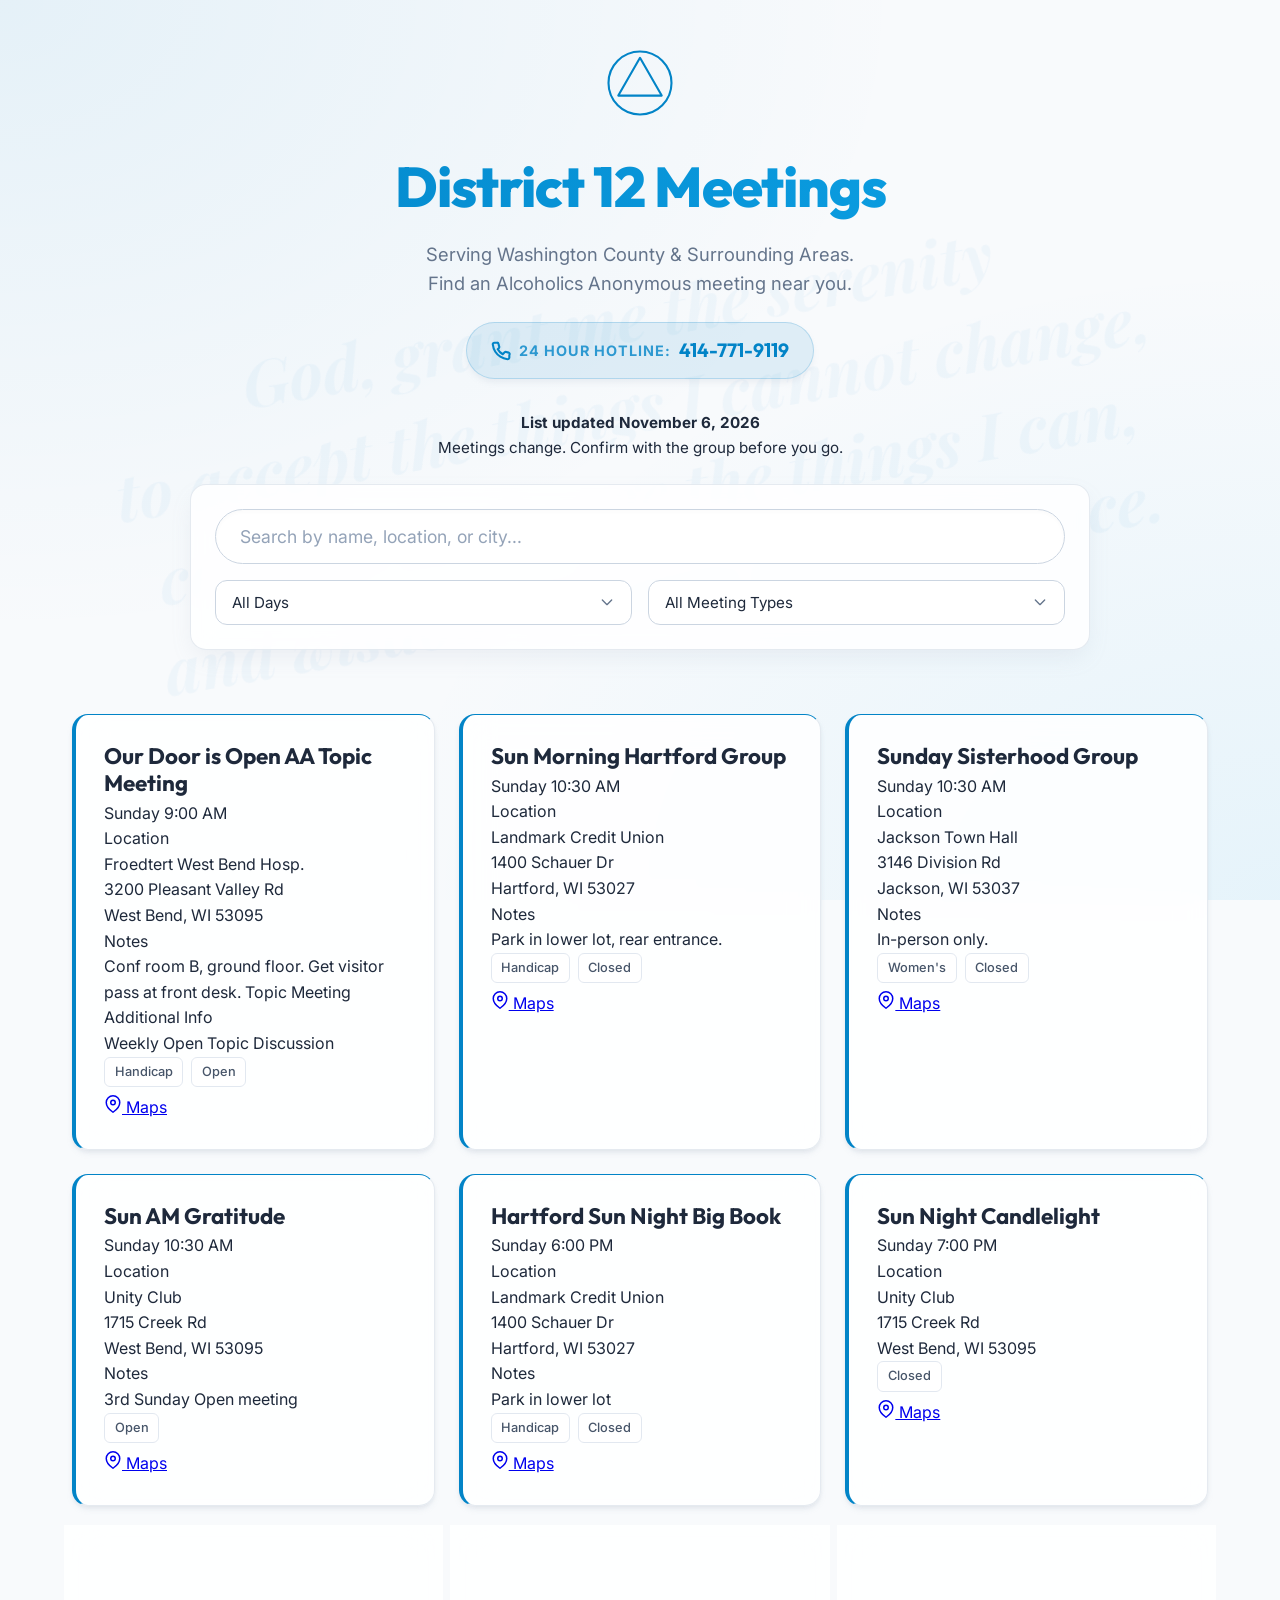
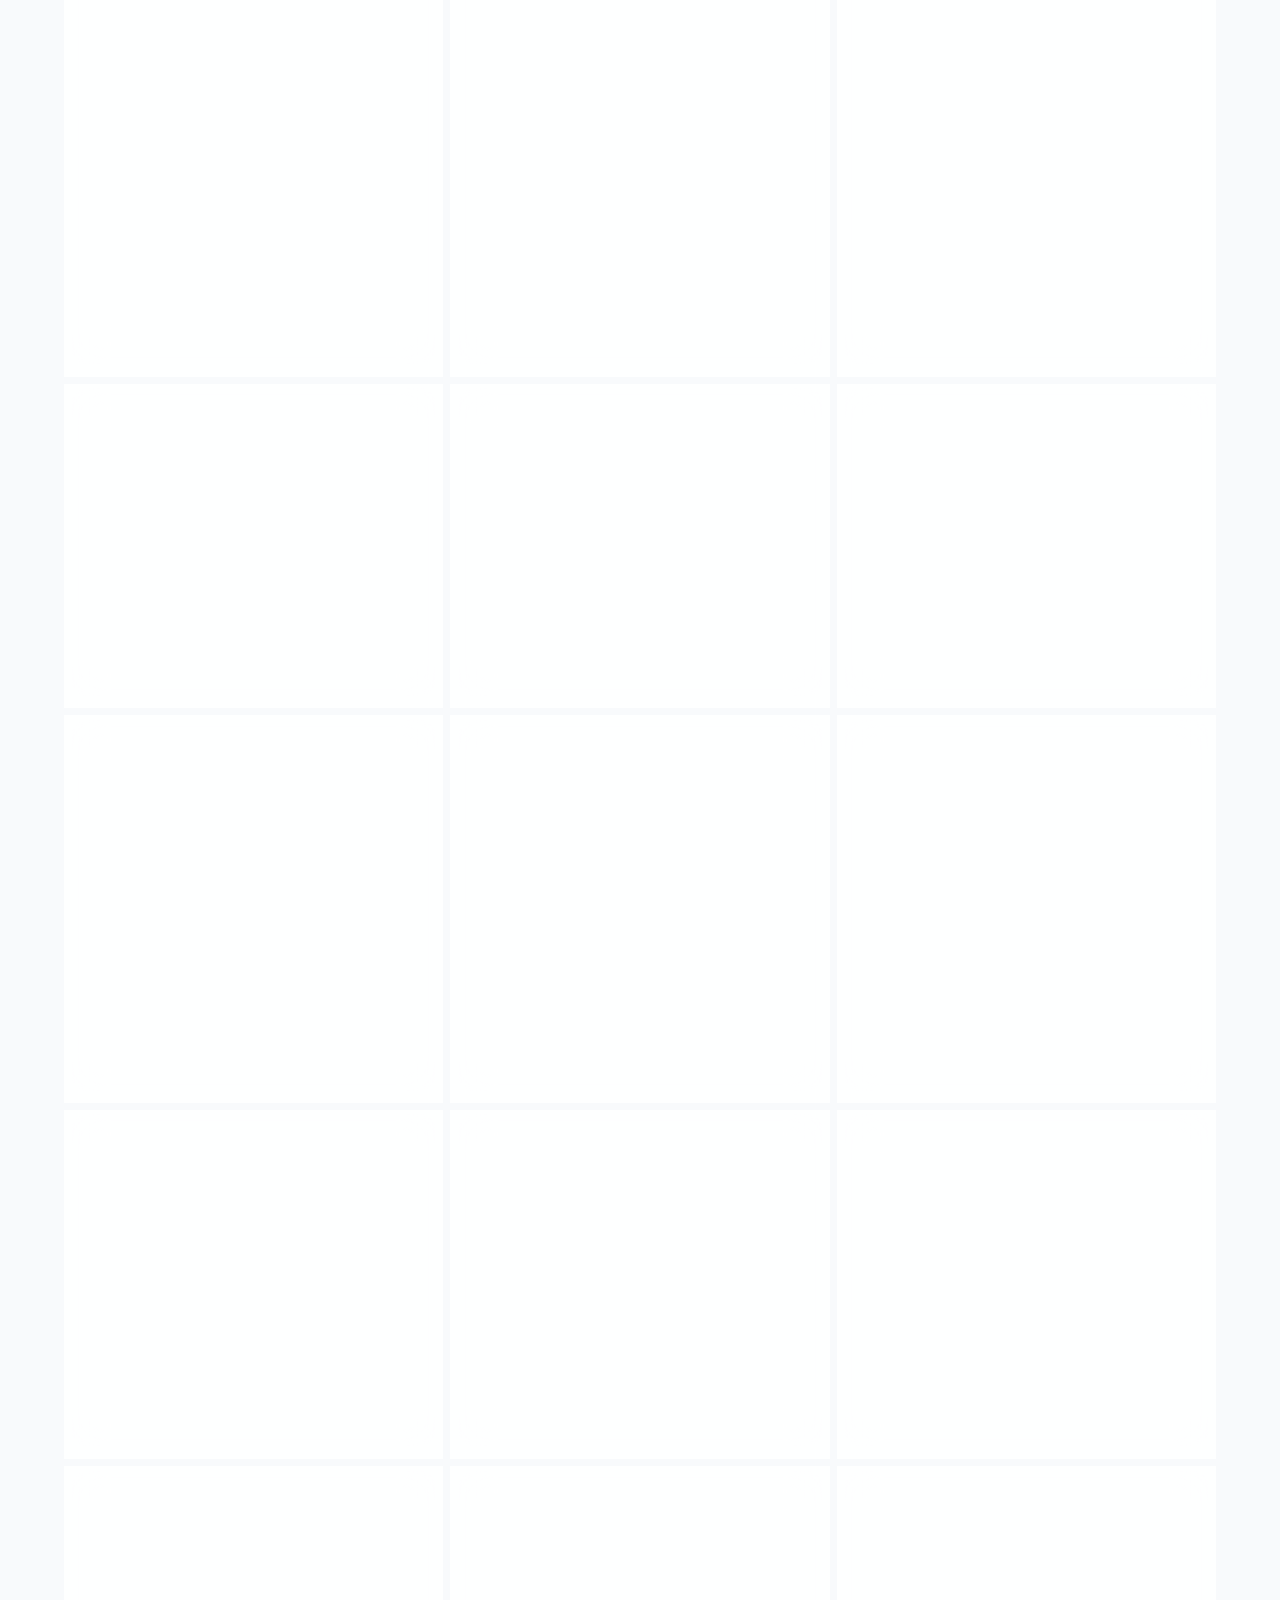
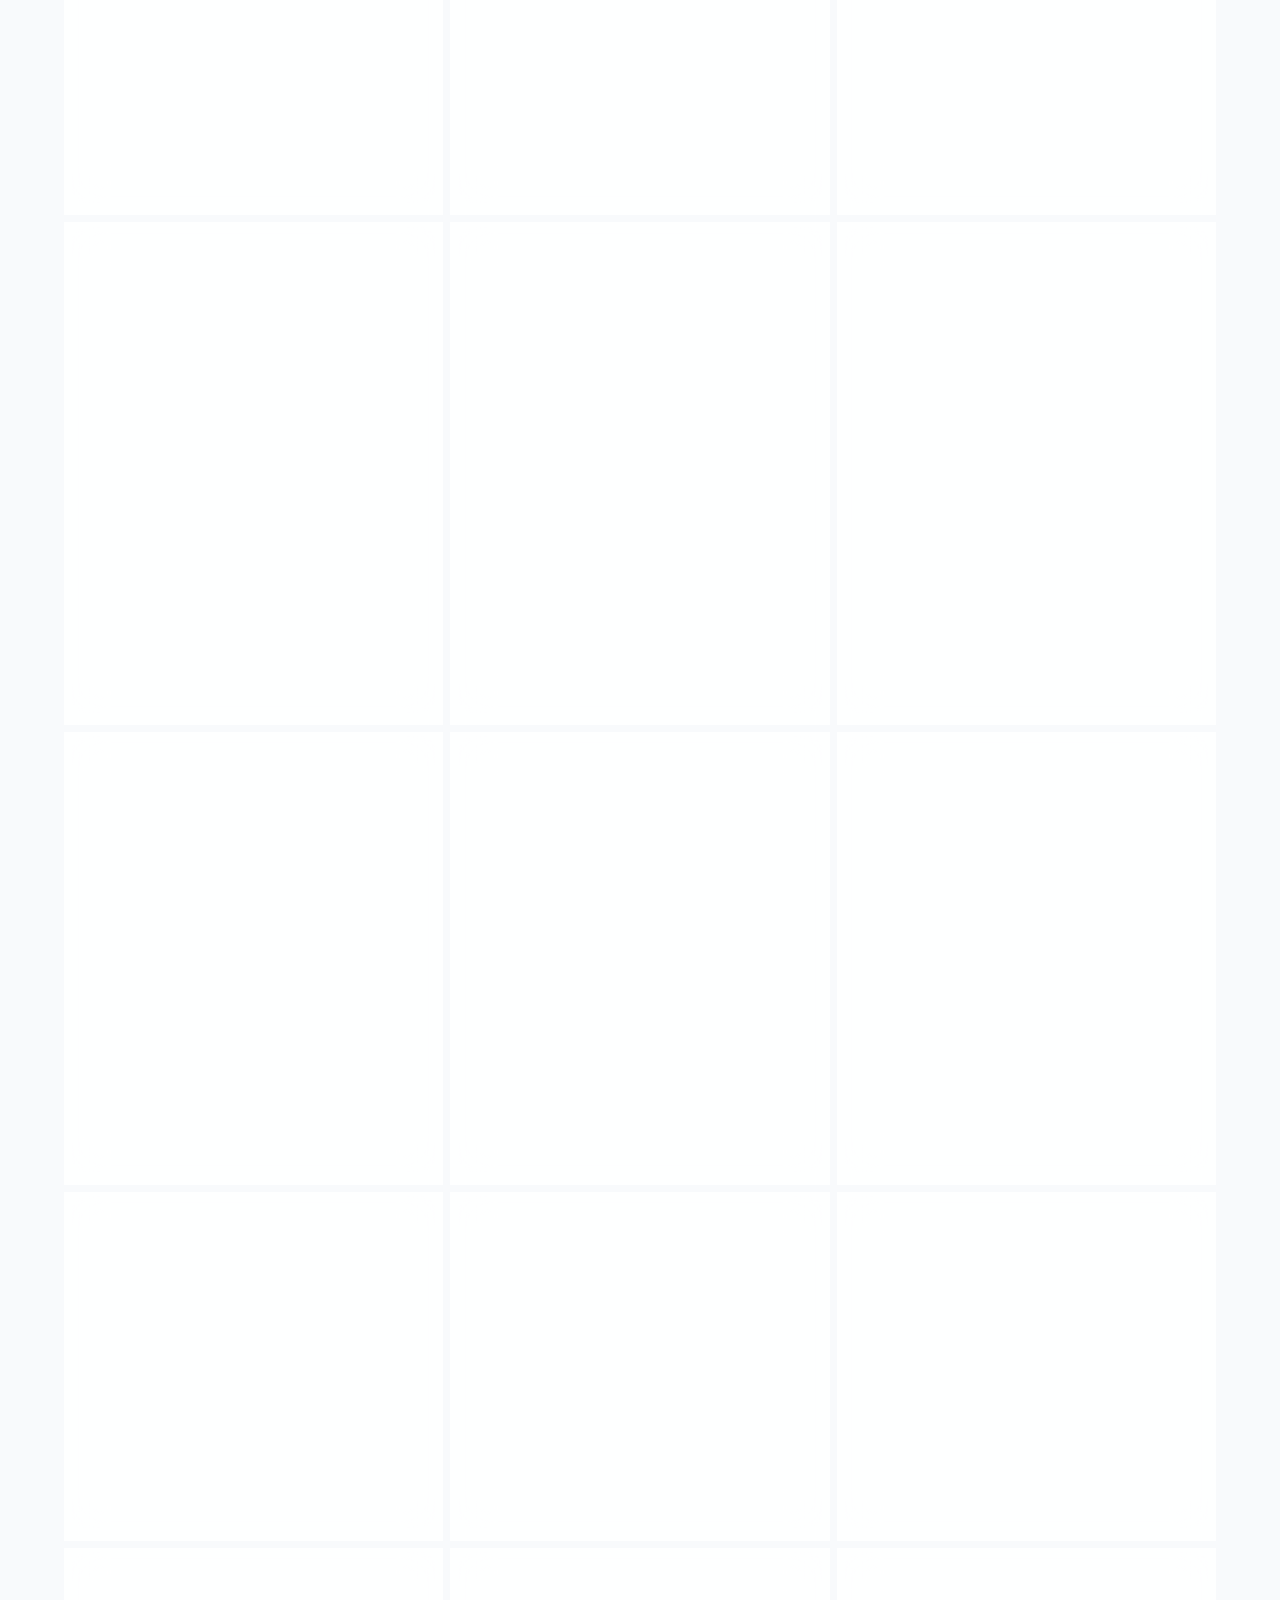
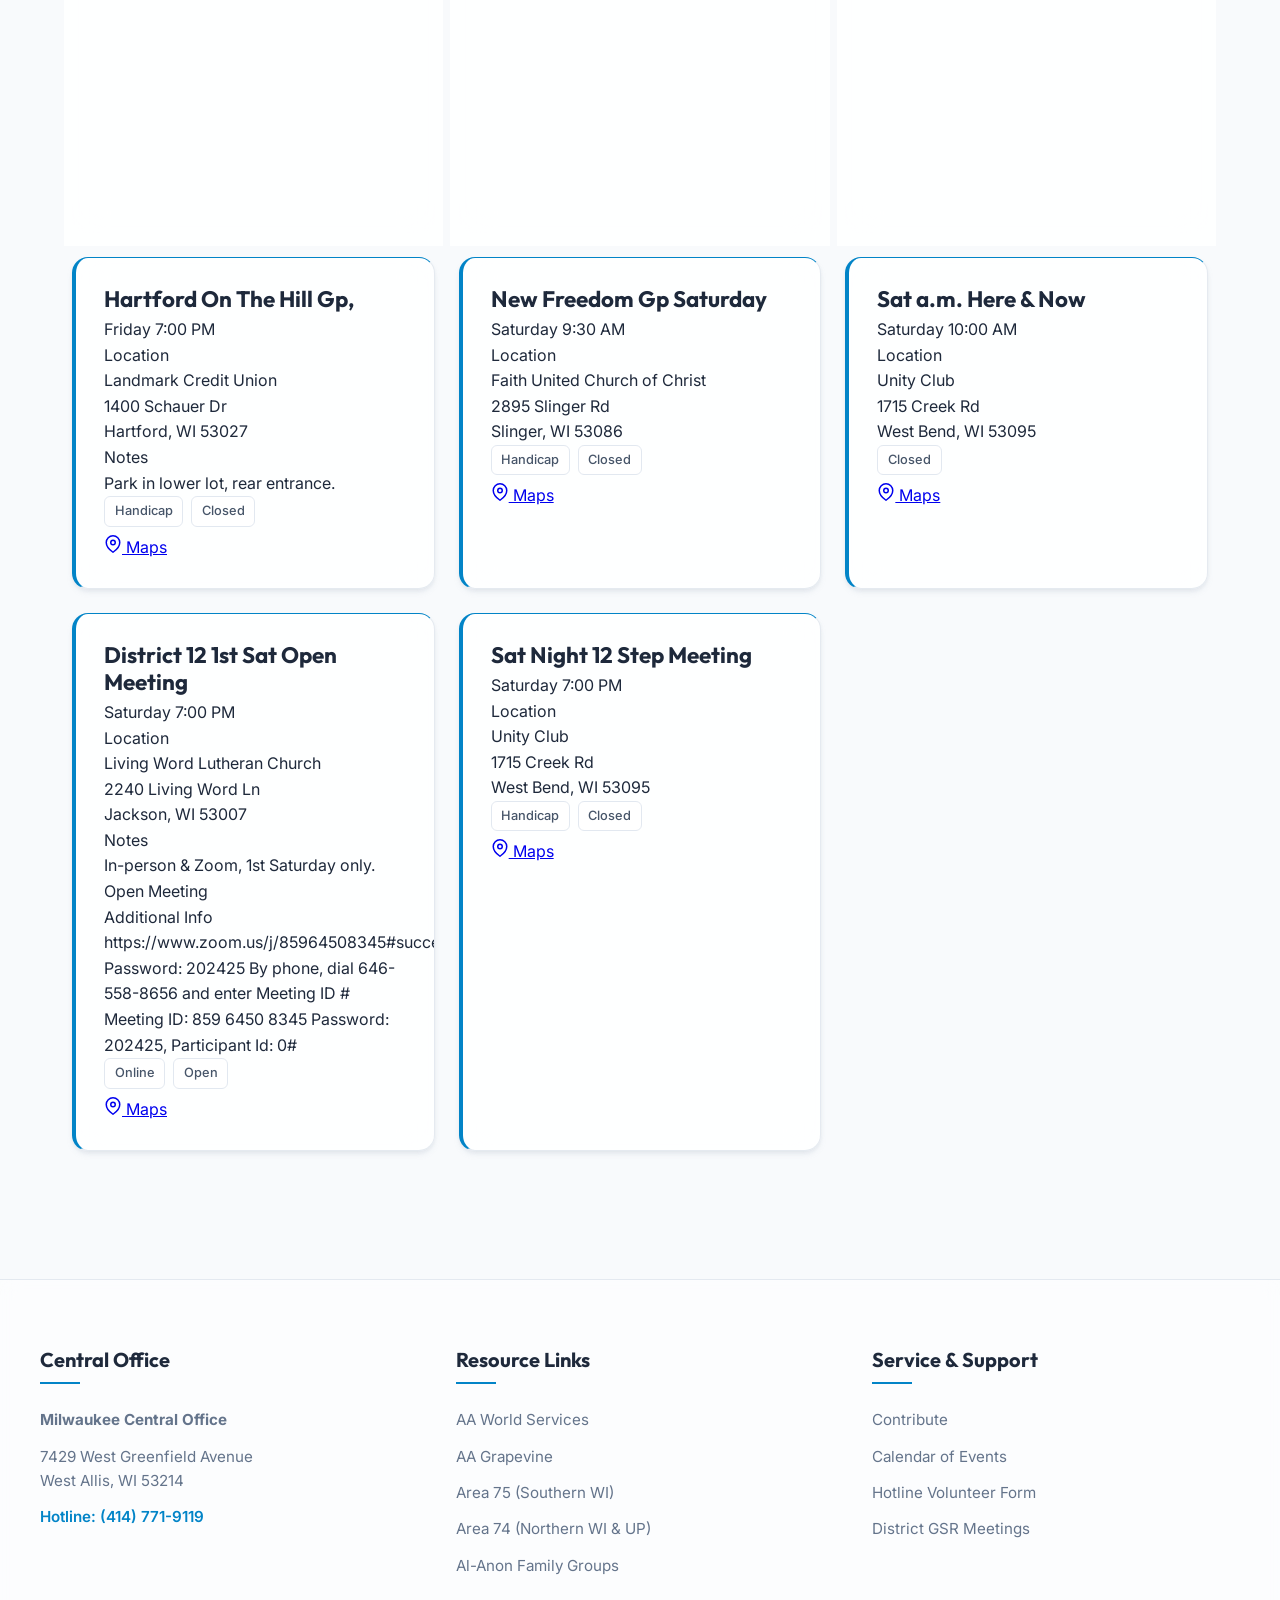
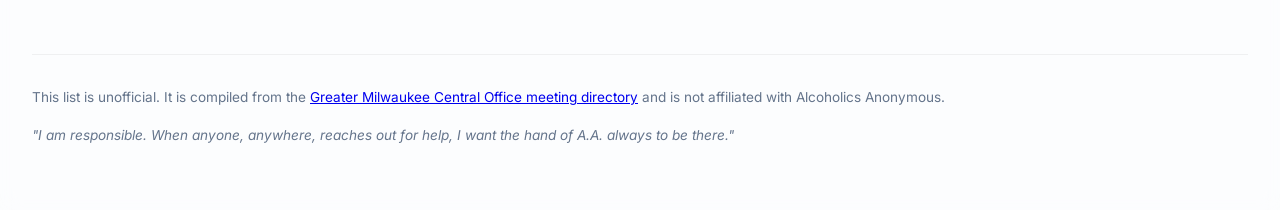
==== docs/district12.html @ 7f8a7ae5 "feat(district12): meetings page, weekly scraper and Action Copy of the District 12 meetings list, se" ====
<!DOCTYPE html>
<html lang="en">
<head>
    <meta charset="UTF-8">
    <meta name="viewport" content="width=device-width, initial-scale=1.0">
    <meta name="robots" content="noindex">
    <title>District 12 Meetings</title>
    <link href="https://fonts.googleapis.com/css2?family=Outfit:wght@300;400;600;800&family=Inter:wght@400;500;600&family=Playfair+Display:ital,wght@1,700&display=swap" rel="stylesheet">
    <style>
        :root {
            /* Light, crisp, airy theme */
            --bg-color: #f8fafc;
            --text-main: #1e293b;
            --text-muted: #64748b;
            --accent-primary: #0284c7;   /* deep sky blue */
            --accent-secondary: #0ea5e9; /* lighter sky blue */
            --card-bg: rgba(255, 255, 255, 0.85);
            --card-border: rgba(203, 213, 225, 0.5);
            --shadow-color: rgba(148, 163, 184, 0.15);
        }
        
        * {
            box-sizing: border-box;
            margin: 0;
            padding: 0;
        }

        body {
            font-family: 'Inter', sans-serif;
            background-color: var(--bg-color);
            color: var(--text-main);
            line-height: 1.6;
            background-image: 
            radial-gradient(at 0% 0%, rgba(2, 132, 199, 0.08) 0px, transparent 50%),
            radial-gradient(at 100% 100%, rgba(14, 165, 233, 0.08) 0px, transparent 50%);
            background-attachment: fixed;
            min-height: 100vh;
            position: relative;
            overflow-x: hidden;
        }

        /* The Serenity Prayer Watermark */
        .watermark {
            position: fixed;
            top: 50%;
            left: 50%;
            transform: translate(-50%, -50%) rotate(-10deg);
            font-family: 'Playfair Display', serif;
            font-size: 5vw;
            font-style: italic;
            font-weight: 700;
            color: rgba(2, 132, 199, 0.04);
            text-align: center;
            white-space: nowrap;
            z-index: -1;
            pointer-events: none;
            line-height: 1.4;
            user-select: none;
        }

        @media (max-width: 768px) {
            .watermark {
                font-size: 8vw;
                transform: translate(-50%, -50%) rotate(-20deg);
            }
        }

        header {
            text-align: center;
            padding: 3rem 2rem 2rem;
            position: relative;
        }

        .logo-container {
            margin-bottom: 1.5rem;
            display: flex;
            justify-content: center;
            align-items: center;
            color: var(--accent-primary);
        }

        .logo-container svg {
            width: 70px;
            height: 70px;
            stroke-width: 3;
            drop-shadow: 0 4px 6px var(--shadow-color);
        }

        h1 {
            font-family: 'Outfit', sans-serif;
            font-size: 3.5rem;
            font-weight: 800;
            background: linear-gradient(to right, var(--accent-primary), var(--accent-secondary));
            -webkit-background-clip: text;
            -webkit-text-fill-color: transparent;
            margin-bottom: 0.5rem;
            letter-spacing: -1px;
        }

        .subtitle {
            font-size: 1.15rem;
            color: var(--text-muted);
            max-width: 650px;
            margin: 0 auto;
            margin-bottom: 2rem;
            font-weight: 400;
        }

        .controls-container {
            max-width: 900px;
            margin: 0 auto 2rem;
            display: flex;
            flex-direction: column;
            gap: 1rem;
            background: var(--card-bg);
            padding: 1.5rem;
            border-radius: 16px;
            border: 1px solid var(--card-border);
            backdrop-filter: blur(12px);
            box-shadow: 0 10px 25px -5px var(--shadow-color);
        }

        .search-bar {
            width: 100%;
            padding: 1rem 1.5rem;
            font-size: 1.1rem;
            border-radius: 9999px;
            border: 1px solid #cbd5e1;
            background: #ffffff;
            color: var(--text-main);
            font-family: 'Inter', sans-serif;
            transition: all 0.3s ease;
            outline: none;
            box-shadow: inset 0 2px 4px 0 rgba(0, 0, 0, 0.02);
        }

        .search-bar:focus {
            border-color: var(--accent-primary);
            box-shadow: 0 0 0 3px rgba(2, 132, 199, 0.15);
        }

        .search-bar::placeholder {
            color: #94a3b8;
        }

        .filters {
            display: flex;
            gap: 1rem;
            flex-wrap: wrap;
        }

        .filter-select {
            flex: 1;
            min-width: 150px;
            padding: 0.75rem 1rem;
            border-radius: 12px;
            background: #ffffff;
            border: 1px solid #cbd5e1;
            color: var(--text-main);
            font-family: 'Inter', sans-serif;
            font-size: 0.95rem;
            cursor: pointer;
            outline: none;
            appearance: none;
            background-image: url("data:image/svg+xml,%3Csvg xmlns='http://www.w3.org/2000/svg' fill='none' viewBox='0 0 24 24' stroke='%2364748b'%3E%3Cpath stroke-linecap='round' stroke-linejoin='round' stroke-width='2' d='M19 9l-7 7-7-7'%3E%3C/path%3E%3C/svg%3E");
            background-repeat: no-repeat;
            background-position: right 1rem center;
            background-size: 1rem;
            transition: border-color 0.2s;
        }
        
        .filter-select:focus {
            border-color: var(--accent-primary);
            box-shadow: 0 0 0 3px rgba(2, 132, 199, 0.15);
        }

        main {
            max-width: 1200px;
            margin: 0 auto;
            padding: 0 2rem 4rem;
        }

        .meetings-grid {
            display: grid;
            grid-template-columns: repeat(auto-fill, minmax(350px, 1fr));
            gap: 1.5rem;
        }

        .meeting-card {
            background: var(--card-bg);
            border: 1px solid var(--card-border);
            border-left: 4px solid var(--accent-primary);
            border-top: 1px solid var(--accent-primary);
            border-radius: 16px;
            padding: 1.75rem;
            backdrop-filter: blur(16px);
            -webkit-backdrop-filter: blur(16px);
            transition: all 0.3s cubic-bezier(0.4, 0, 0.2, 1);
            position: relative;
            overflow: hidden;
            display: flex;
            flex-direction: column;
            box-shadow: 0 4px 6px -1px var(--shadow-color), 0 2px 4px -1px var(--shadow-color);
        }

        .meeting-card::before {
            content: '';
            position: absolute;
            top: 0;
            left: 0;
            width: 100%;
            height: 4px;
            background: linear-gradient(to right, var(--accent-primary), var(--accent-secondary));
            transform: scaleX(0);
            transform-origin: left;
            transition: transform 0.4s ease;
        }

        .meeting-card:hover {
            transform: translateY(-5px);
            box-shadow: 0 20px 25px -5px var(--shadow-color), 0 10px 10px -5px var(--shadow-color);
            border-color: rgba(2, 132, 199, 0.2);
        }

        .meeting-card:hover::before {
            transform: scaleX(1);
        }

        .time-badge {
            align-self: flex-start;
            background: rgba(2, 132, 199, 0.1);
            color: var(--accent-primary);
            padding: 0.3rem 0.85rem;
            border-radius: 9999px;
            font-size: 0.85rem;
            font-weight: 600;
            margin-bottom: 1.25rem;
            letter-spacing: 0.5px;
            border: 1px solid rgba(2, 132, 199, 0.15);
        }

        .meeting-name {
            font-family: 'Outfit', sans-serif;
            font-size: 1.4rem;
            font-weight: 700;
            margin-bottom: 0.25rem;
            line-height: 1.2;
            color: var(--text-main);
        }
        
        .meeting-day {
            color: var(--text-muted);
            font-size: 0.9rem;
            font-weight: 500;
            margin-bottom: 1.25rem;
            text-transform: uppercase;
            letter-spacing: 1px;
        }

        .info-group {
            margin-bottom: 0.85rem;
            font-size: 0.95rem;
        }

        .info-label {
            color: var(--text-muted);
            font-size: 0.75rem;
            text-transform: uppercase;
            letter-spacing: 1px;
            margin-bottom: 0.25rem;
            display: block;
            font-weight: 600;
        }

        .location {
            color: var(--text-main);
            font-weight: 500;
        }
        
        .location a {
            color: var(--text-main);
            text-decoration: none;
            border-bottom: 1px dashed #94a3b8;
            padding-bottom: 2px;
            transition: all 0.2s ease;
            display: inline-block;
        }
        
        .location a:hover {
            color: var(--accent-primary);
            border-bottom-color: var(--accent-primary);
        }

        .codes, .notes {
            background: rgba(241, 245, 249, 0.8);
            padding: 1rem;
            border-radius: 10px;
            margin-top: 1rem;
            font-size: 0.9rem;
            border: 1px solid #e2e8f0;
        }
        
        .additional-info {
            margin-top: 1rem;
            padding: 1rem;
            background: rgba(2, 132, 199, 0.05);
            border-left: 3px solid var(--accent-secondary);
            border-radius: 0 10px 10px 0;
            font-size: 0.9rem;
            word-break: break-word;
        }

        .tag {
            display: inline-block;
            background: #ffffff;
            border: 1px solid #e2e8f0;
            padding: 0.25rem 0.6rem;
            border-radius: 6px;
            font-size: 0.8rem;
            margin-right: 0.5rem;
            margin-bottom: 0.5rem;
            color: #475569;
            font-weight: 500;
        }

        .no-results {
            text-align: center;
            padding: 4rem 2rem;
            color: var(--text-muted);
            display: none;
            grid-column: 1 / -1;
            background: var(--card-bg);
            border-radius: 16px;
            border: 1px dashed var(--text-muted);
        }

        footer {
            margin-top: 4rem;
            padding: 4rem 2rem;
            background: rgba(255, 255, 255, 0.5);
            border-top: 1px solid var(--card-border);
            backdrop-filter: blur(10px);
            text-align: center;
        }

        .footer-content {
            max-width: 1200px;
            margin: 0 auto;
            display: grid;
            grid-template-columns: repeat(auto-fit, minmax(300px, 1fr));
            gap: 3rem;
            text-align: left;
        }

        .footer-section h4 {
            font-family: 'Outfit', sans-serif;
            font-size: 1.25rem;
            margin-bottom: 1.5rem;
            color: var(--text-main);
            position: relative;
            padding-bottom: 0.5rem;
        }

        .footer-section h4::after {
            content: '';
            position: absolute;
            bottom: 0;
            left: 0;
            width: 40px;
            height: 2px;
            background: var(--accent-primary);
        }

        .footer-section p, .footer-section a {
            color: var(--text-muted);
            font-size: 0.95rem;
            margin-bottom: 0.75rem;
            text-decoration: none;
            display: block;
            transition: color 0.2s;
        }

        .footer-section a:hover {
            color: var(--accent-primary);
        }

        .footer-bottom {
            margin-top: 4rem;
            padding-top: 2rem;
            border-top: 1px solid rgba(0,0,0,0.05);
            font-size: 0.85rem;
            color: var(--text-muted);
            display: flex;
            justify-content: space-between;
            align-items: center;
            flex-wrap: wrap;
            gap: 1rem;
        }

        @media (max-width: 768px) {
            .footer-content {
                grid-template-columns: 1fr;
                text-align: center;
            }
            .footer-section h4::after {
                left: 50%;
                transform: translateX(-50%);
            }
            .footer-bottom {
                justify-content: center;
            }
        }
    </style>
</head>
<body>

    <div class="watermark">
        God, grant me the serenity<br>
        to accept the things I cannot change,<br>
        courage to change the things I can,<br>
        and wisdom to know the difference.
    </div>

    <header>
        <div class="logo-container">
            <svg viewBox="0 0 100 100" xmlns="http://www.w3.org/2000/svg">
                <circle cx="50" cy="50" r="45" stroke="currentColor" fill="none" />
                <polygon points="50,14 81,68 19,68" stroke="currentColor" stroke-linejoin="round" fill="none" />
            </svg>
        </div>
        <h1>District 12 Meetings</h1>
        <p class="subtitle">Serving Washington County & Surrounding Areas.<br>Find an Alcoholics Anonymous meeting near you.</p>
        
        <div style="margin-top: -0.5rem; margin-bottom: 2rem; display: flex; justify-content: center; align-items: center; gap: 0.5rem;">
            <div style="background: rgba(2, 132, 199, 0.1); color: var(--accent-primary); padding: 0.75rem 1.5rem; border-radius: 9999px; font-weight: 700; border: 1px solid rgba(2, 132, 199, 0.2); display: flex; align-items: center; gap: 0.5rem; box-shadow: 0 4px 6px -1px var(--shadow-color);">
                <svg viewBox="0 0 24 24" width="20" height="20" stroke="currentColor" stroke-width="2.5" fill="none" stroke-linecap="round" stroke-linejoin="round"><path d="M22 16.92v3a2 2 0 0 1-2.18 2 19.79 19.79 0 0 1-8.63-3.07 19.5 19.5 0 0 1-6-6 19.79 19.79 0 0 1-3.07-8.67A2 2 0 0 1 4.11 2h3a2 2 0 0 1 2 1.72 12.84 12.84 0 0 0 .7 2.81 2 2 0 0 1-.45 2.11L8.09 9.91a16 16 0 0 0 6 6l2.28-2.28a2 2 0 0 1 2.11-.45 12.84 12.84 0 0 0 2.81.7A2 2 0 0 1 22 16.92z"></path></svg>
                <span style="font-size: 0.9rem; text-transform: uppercase; letter-spacing: 1px; opacity: 0.8;">24 Hour Hotline:</span>
                <a href="tel:414-771-9119" style="color: var(--accent-primary); text-decoration: none; font-size: 1.2rem; font-family: 'Outfit', sans-serif;">414-771-9119</a>
            </div>
        </div>
        
        <p class="list-note" style="text-align:center; margin: 0 auto 1.5rem; max-width: 40rem; font-size: 0.95rem;">
            <strong><!-- UPDATED START -->List updated November 6, 2026<!-- UPDATED END --></strong><br>
            Meetings change. Confirm with the group before you go.
        </p>

        <div class="controls-container">
            <input type="text" id="searchInput" class="search-bar" placeholder="Search by name, location, or city...">
            <div class="filters">
                <select id="dayFilter" class="filter-select">
                    <option value="all">All Days</option>
                    <option value="sunday">Sunday</option>
                    <option value="monday">Monday</option>
                    <option value="tuesday">Tuesday</option>
                    <option value="wednesday">Wednesday</option>
                    <option value="thursday">Thursday</option>
                    <option value="friday">Friday</option>
                    <option value="saturday">Saturday</option>
                </select>
                <select id="typeFilter" class="filter-select">
                    <option value="all">All Meeting Types</option>
                    <option value="womens">Women's</option>
                    <option value="mens">Men's</option>
                    <option value="open">Open Meeting</option>
                    <option value="handicap">Handicap Access</option>
                    <option value="online">Online / Zoom</option>
                    <option value="ns">Non-Smoking</option>
                </select>
            </div>
        </div>
    </header>

    <main>
        <div class="meetings-grid" id="meetingsGrid">
            <!-- MEETINGS START -->

        <div class="meeting-card" data-day="sunday" data-types="handicap open" data-search="our door is open aa topic meeting sunday 9:00 am froedtert west bend hosp. 3200 pleasant valley rd west bend, wi 53095 conf room b, ground floor. get visitor pass at front desk. topic meeting weekly open topic discussion">
            <div class="meeting-header">
                <h3 class="meeting-name">Our Door is Open AA Topic Meeting</h3>
                <div class="meeting-time">
                    <span class="day-badge">Sunday</span>
                    <span class="time-value">9:00 AM</span>
                </div>
            </div>
            <div class="meeting-details">
                <div class="detail-item">
                    <span class="detail-label">Location</span>
                    <p class="detail-value">Froedtert West Bend Hosp.<br>3200 Pleasant Valley Rd<br>West Bend, WI 53095</p>
                </div>
                <div class='detail-item'><span class='detail-label'>Notes</span><p class='detail-value'>Conf room B, ground floor. Get visitor pass at front desk. Topic Meeting</p></div>
                <div class='detail-item'><span class='detail-label'>Additional Info</span><p class='detail-value info-box'>Weekly Open Topic Discussion</p></div>
            </div>
            <div class="meeting-footer">
                <div class="tags-container">
                    <span class="tag tag-handicap">Handicap</span><span class="tag tag-open">Open</span>
                </div>
                <a href="http://maps.google.com/maps?f=q&amp;hl=en&amp;geocode=&amp;q=3200+Pleasant+Valley+Rd,West+Bend,+WI+53095" target="_blank" rel="noopener" class="map-link">
                    <svg viewBox="0 0 24 24" width="18" height="18" stroke="currentColor" stroke-width="2" fill="none"><path d="M21 10c0 7-9 13-9 13s-9-6-9-13a9 9 0 0 1 18 0z"></path><circle cx="12" cy="10" r="3"></circle></svg>
                    Maps
                </a>
            </div>
        </div>
    
        <div class="meeting-card" data-day="sunday" data-types="closed handicap" data-search="sun morning hartford group sunday 10:30 am landmark credit union 1400 schauer dr hartford, wi 53027 park in lower lot, rear entrance. ">
            <div class="meeting-header">
                <h3 class="meeting-name">Sun Morning Hartford Group</h3>
                <div class="meeting-time">
                    <span class="day-badge">Sunday</span>
                    <span class="time-value">10:30 AM</span>
                </div>
            </div>
            <div class="meeting-details">
                <div class="detail-item">
                    <span class="detail-label">Location</span>
                    <p class="detail-value">Landmark Credit Union<br>1400 Schauer Dr<br>Hartford, WI 53027</p>
                </div>
                <div class='detail-item'><span class='detail-label'>Notes</span><p class='detail-value'>Park in lower lot, rear entrance.</p></div>
                
            </div>
            <div class="meeting-footer">
                <div class="tags-container">
                    <span class="tag tag-handicap">Handicap</span><span class="tag tag-closed">Closed</span>
                </div>
                <a href="http://maps.google.com/maps?f=q&amp;hl=en&amp;geocode=&amp;q=1400+Schauer+Dr,Hartford,+WI+53027" target="_blank" rel="noopener" class="map-link">
                    <svg viewBox="0 0 24 24" width="18" height="18" stroke="currentColor" stroke-width="2" fill="none"><path d="M21 10c0 7-9 13-9 13s-9-6-9-13a9 9 0 0 1 18 0z"></path><circle cx="12" cy="10" r="3"></circle></svg>
                    Maps
                </a>
            </div>
        </div>
    
        <div class="meeting-card" data-day="sunday" data-types="closed womens" data-search="sunday sisterhood group sunday 10:30 am jackson town hall 3146 division rd jackson, wi 53037 in-person only. ">
            <div class="meeting-header">
                <h3 class="meeting-name">Sunday Sisterhood Group</h3>
                <div class="meeting-time">
                    <span class="day-badge">Sunday</span>
                    <span class="time-value">10:30 AM</span>
                </div>
            </div>
            <div class="meeting-details">
                <div class="detail-item">
                    <span class="detail-label">Location</span>
                    <p class="detail-value">Jackson Town Hall<br>3146 Division Rd<br>Jackson, WI 53037</p>
                </div>
                <div class='detail-item'><span class='detail-label'>Notes</span><p class='detail-value'>In-person only.</p></div>
                
            </div>
            <div class="meeting-footer">
                <div class="tags-container">
                    <span class="tag tag-womens">Women's</span><span class="tag tag-closed">Closed</span>
                </div>
                <a href="http://maps.google.com/maps?f=q&amp;hl=en&amp;geocode=&amp;q=3146+Division+Rd,Jackson,+WI+53037" target="_blank" rel="noopener" class="map-link">
                    <svg viewBox="0 0 24 24" width="18" height="18" stroke="currentColor" stroke-width="2" fill="none"><path d="M21 10c0 7-9 13-9 13s-9-6-9-13a9 9 0 0 1 18 0z"></path><circle cx="12" cy="10" r="3"></circle></svg>
                    Maps
                </a>
            </div>
        </div>
    
        <div class="meeting-card" data-day="sunday" data-types="open" data-search="sun am gratitude sunday 10:30 am unity club 1715 creek rd west bend, wi 53095 3rd sunday open meeting ">
            <div class="meeting-header">
                <h3 class="meeting-name">Sun AM Gratitude</h3>
                <div class="meeting-time">
                    <span class="day-badge">Sunday</span>
                    <span class="time-value">10:30 AM</span>
                </div>
            </div>
            <div class="meeting-details">
                <div class="detail-item">
                    <span class="detail-label">Location</span>
                    <p class="detail-value">Unity Club<br>1715 Creek Rd<br>West Bend, WI 53095</p>
                </div>
                <div class='detail-item'><span class='detail-label'>Notes</span><p class='detail-value'>3rd Sunday Open meeting</p></div>
                
            </div>
            <div class="meeting-footer">
                <div class="tags-container">
                    <span class="tag tag-open">Open</span>
                </div>
                <a href="http://maps.google.com/maps?f=q&amp;hl=en&amp;geocode=&amp;q=1715+Creek+Rd,West+Bend,+WI+53095" target="_blank" rel="noopener" class="map-link">
                    <svg viewBox="0 0 24 24" width="18" height="18" stroke="currentColor" stroke-width="2" fill="none"><path d="M21 10c0 7-9 13-9 13s-9-6-9-13a9 9 0 0 1 18 0z"></path><circle cx="12" cy="10" r="3"></circle></svg>
                    Maps
                </a>
            </div>
        </div>
    
        <div class="meeting-card" data-day="sunday" data-types="closed handicap" data-search="hartford sun night big book sunday 6:00 pm landmark credit union 1400 schauer dr hartford, wi 53027 park in lower lot ">
            <div class="meeting-header">
                <h3 class="meeting-name">Hartford Sun Night Big Book</h3>
                <div class="meeting-time">
                    <span class="day-badge">Sunday</span>
                    <span class="time-value">6:00 PM</span>
                </div>
            </div>
            <div class="meeting-details">
                <div class="detail-item">
                    <span class="detail-label">Location</span>
                    <p class="detail-value">Landmark Credit Union<br>1400 Schauer Dr<br>Hartford, WI 53027</p>
                </div>
                <div class='detail-item'><span class='detail-label'>Notes</span><p class='detail-value'>Park in lower lot</p></div>
                
            </div>
            <div class="meeting-footer">
                <div class="tags-container">
                    <span class="tag tag-handicap">Handicap</span><span class="tag tag-closed">Closed</span>
                </div>
                <a href="http://maps.google.com/maps?f=q&amp;hl=en&amp;geocode=&amp;q=1400+Schauer+Dr,Hartford,+WI+53027" target="_blank" rel="noopener" class="map-link">
                    <svg viewBox="0 0 24 24" width="18" height="18" stroke="currentColor" stroke-width="2" fill="none"><path d="M21 10c0 7-9 13-9 13s-9-6-9-13a9 9 0 0 1 18 0z"></path><circle cx="12" cy="10" r="3"></circle></svg>
                    Maps
                </a>
            </div>
        </div>
    
        <div class="meeting-card" data-day="sunday" data-types="closed" data-search="sun night candlelight sunday 7:00 pm unity club 1715 creek rd west bend, wi 53095  ">
            <div class="meeting-header">
                <h3 class="meeting-name">Sun Night Candlelight</h3>
                <div class="meeting-time">
                    <span class="day-badge">Sunday</span>
                    <span class="time-value">7:00 PM</span>
                </div>
            </div>
            <div class="meeting-details">
                <div class="detail-item">
                    <span class="detail-label">Location</span>
                    <p class="detail-value">Unity Club<br>1715 Creek Rd<br>West Bend, WI 53095</p>
                </div>
                
                
            </div>
            <div class="meeting-footer">
                <div class="tags-container">
                    <span class="tag tag-closed">Closed</span>
                </div>
                <a href="http://maps.google.com/maps?f=q&amp;hl=en&amp;geocode=&amp;q=1715+Creek+Rd,West+Bend,+WI+53095" target="_blank" rel="noopener" class="map-link">
                    <svg viewBox="0 0 24 24" width="18" height="18" stroke="currentColor" stroke-width="2" fill="none"><path d="M21 10c0 7-9 13-9 13s-9-6-9-13a9 9 0 0 1 18 0z"></path><circle cx="12" cy="10" r="3"></circle></svg>
                    Maps
                </a>
            </div>
        </div>
    
        <div class="meeting-card" data-day="monday" data-types="closed" data-search="attitude of gratitude monday 10:00 am unity club 1715 creek rd west bend, wi 53095  ">
            <div class="meeting-header">
                <h3 class="meeting-name">Attitude of Gratitude</h3>
                <div class="meeting-time">
                    <span class="day-badge">Monday</span>
                    <span class="time-value">10:00 AM</span>
                </div>
            </div>
            <div class="meeting-details">
                <div class="detail-item">
                    <span class="detail-label">Location</span>
                    <p class="detail-value">Unity Club<br>1715 Creek Rd<br>West Bend, WI 53095</p>
                </div>
                
                
            </div>
            <div class="meeting-footer">
                <div class="tags-container">
                    <span class="tag tag-closed">Closed</span>
                </div>
                <a href="http://maps.google.com/maps?f=q&amp;hl=en&amp;geocode=&amp;q=1715+Creek+Rd,West+Bend,+WI+53095" target="_blank" rel="noopener" class="map-link">
                    <svg viewBox="0 0 24 24" width="18" height="18" stroke="currentColor" stroke-width="2" fill="none"><path d="M21 10c0 7-9 13-9 13s-9-6-9-13a9 9 0 0 1 18 0z"></path><circle cx="12" cy="10" r="3"></circle></svg>
                    Maps
                </a>
            </div>
        </div>
    
        <div class="meeting-card" data-day="monday" data-types="closed ns" data-search="hartford monday night here and now, monday 7:00 pm st aidan&#x27;s episcopal church 670 e monroe ave hartford, wi 53027  ">
            <div class="meeting-header">
                <h3 class="meeting-name">Hartford Monday Night Here and Now,</h3>
                <div class="meeting-time">
                    <span class="day-badge">Monday</span>
                    <span class="time-value">7:00 PM</span>
                </div>
            </div>
            <div class="meeting-details">
                <div class="detail-item">
                    <span class="detail-label">Location</span>
                    <p class="detail-value">St Aidan&#x27;s Episcopal Church<br>670 E Monroe Ave<br>Hartford, WI 53027</p>
                </div>
                
                
            </div>
            <div class="meeting-footer">
                <div class="tags-container">
                    <span class="tag tag-ns">Ns</span><span class="tag tag-closed">Closed</span>
                </div>
                <a href="http://maps.google.com/maps?f=q&amp;hl=en&amp;geocode=&amp;q=670+E+Monroe+Ave,Hartford,+WI+53027" target="_blank" rel="noopener" class="map-link">
                    <svg viewBox="0 0 24 24" width="18" height="18" stroke="currentColor" stroke-width="2" fill="none"><path d="M21 10c0 7-9 13-9 13s-9-6-9-13a9 9 0 0 1 18 0z"></path><circle cx="12" cy="10" r="3"></circle></svg>
                    Maps
                </a>
            </div>
        </div>
    
        <div class="meeting-card" data-day="monday" data-types="closed" data-search="info group monday 7:00 pm st luke&#x27;s lutheran church 4860 arthur rd slinger, wi 53086 big book meeting. dial 866-667-7209, enter access code 6462482. please try to connect a few minutes prior to 7pm start time.">
            <div class="meeting-header">
                <h3 class="meeting-name">Info Group</h3>
                <div class="meeting-time">
                    <span class="day-badge">Monday</span>
                    <span class="time-value">7:00 PM</span>
                </div>
            </div>
            <div class="meeting-details">
                <div class="detail-item">
                    <span class="detail-label">Location</span>
                    <p class="detail-value">St Luke&#x27;s Lutheran Church<br>4860 Arthur Rd<br>Slinger, WI 53086</p>
                </div>
                <div class='detail-item'><span class='detail-label'>Notes</span><p class='detail-value'>Big Book meeting.</p></div>
                <div class='detail-item'><span class='detail-label'>Additional Info</span><p class='detail-value info-box'>Dial 866-667-7209, enter access code 6462482. Please try to connect a few minutes prior to 7pm start time.</p></div>
            </div>
            <div class="meeting-footer">
                <div class="tags-container">
                    <span class="tag tag-closed">Closed</span>
                </div>
                <a href="http://maps.google.com/maps?f=q&amp;hl=en&amp;geocode=&amp;q=4860+Arthur+Rd+,Slinger,+WI+53086" target="_blank" rel="noopener" class="map-link">
                    <svg viewBox="0 0 24 24" width="18" height="18" stroke="currentColor" stroke-width="2" fill="none"><path d="M21 10c0 7-9 13-9 13s-9-6-9-13a9 9 0 0 1 18 0z"></path><circle cx="12" cy="10" r="3"></circle></svg>
                    Maps
                </a>
            </div>
        </div>
    
        <div class="meeting-card" data-day="monday" data-types="closed mens ns" data-search="mon night men&#x27;s monday 7:00 pm st james episcopal 148 s 8th ave west bend, wi 53095  ">
            <div class="meeting-header">
                <h3 class="meeting-name">Mon Night Men&#x27;s</h3>
                <div class="meeting-time">
                    <span class="day-badge">Monday</span>
                    <span class="time-value">7:00 PM</span>
                </div>
            </div>
            <div class="meeting-details">
                <div class="detail-item">
                    <span class="detail-label">Location</span>
                    <p class="detail-value">St James Episcopal<br>148 S 8th Ave<br>West Bend, WI 53095</p>
                </div>
                
                
            </div>
            <div class="meeting-footer">
                <div class="tags-container">
                    <span class="tag tag-mens">Men's</span><span class="tag tag-ns">Ns</span><span class="tag tag-closed">Closed</span>
                </div>
                <a href="http://maps.google.com/maps?f=q&amp;hl=en&amp;geocode=&amp;q=148+S+8th+Ave,West+Bend,+WI+53095" target="_blank" rel="noopener" class="map-link">
                    <svg viewBox="0 0 24 24" width="18" height="18" stroke="currentColor" stroke-width="2" fill="none"><path d="M21 10c0 7-9 13-9 13s-9-6-9-13a9 9 0 0 1 18 0z"></path><circle cx="12" cy="10" r="3"></circle></svg>
                    Maps
                </a>
            </div>
        </div>
    
        <div class="meeting-card" data-day="monday" data-types="closed mens ns" data-search="mon night men&#x27;s non-smoking monday 7:00 pm saint frances cabrini catholic parish 1025 s 7th ave west bend, wi 53095  ">
            <div class="meeting-header">
                <h3 class="meeting-name">Mon Night Men&#x27;s Non-Smoking</h3>
                <div class="meeting-time">
                    <span class="day-badge">Monday</span>
                    <span class="time-value">7:00 PM</span>
                </div>
            </div>
            <div class="meeting-details">
                <div class="detail-item">
                    <span class="detail-label">Location</span>
                    <p class="detail-value">Saint Frances Cabrini Catholic Parish<br>1025 S 7th Ave<br>West Bend, WI 53095</p>
                </div>
                
                
            </div>
            <div class="meeting-footer">
                <div class="tags-container">
                    <span class="tag tag-mens">Men's</span><span class="tag tag-ns">Ns</span><span class="tag tag-closed">Closed</span>
                </div>
                <a href="http://maps.google.com/maps?f=q&amp;hl=en&amp;geocode=&amp;q=1025+S+7th+Ave,West+Bend,+WI+53095" target="_blank" rel="noopener" class="map-link">
                    <svg viewBox="0 0 24 24" width="18" height="18" stroke="currentColor" stroke-width="2" fill="none"><path d="M21 10c0 7-9 13-9 13s-9-6-9-13a9 9 0 0 1 18 0z"></path><circle cx="12" cy="10" r="3"></circle></svg>
                    Maps
                </a>
            </div>
        </div>
    
        <div class="meeting-card" data-day="monday" data-types="closed mens" data-search="neues tagge mon men&#x27;s group monday 7:00 pm unity club 1715 creek rd west bend, wi 53095  ">
            <div class="meeting-header">
                <h3 class="meeting-name">Neues Tagge Mon Men&#x27;s Group</h3>
                <div class="meeting-time">
                    <span class="day-badge">Monday</span>
                    <span class="time-value">7:00 PM</span>
                </div>
            </div>
            <div class="meeting-details">
                <div class="detail-item">
                    <span class="detail-label">Location</span>
                    <p class="detail-value">Unity Club<br>1715 Creek Rd<br>West Bend, WI 53095</p>
                </div>
                
                
            </div>
            <div class="meeting-footer">
                <div class="tags-container">
                    <span class="tag tag-mens">Men's</span><span class="tag tag-closed">Closed</span>
                </div>
                <a href="http://maps.google.com/maps?f=q&amp;hl=en&amp;geocode=&amp;q=1715+Creek+Rd,West+Bend,+WI+53095" target="_blank" rel="noopener" class="map-link">
                    <svg viewBox="0 0 24 24" width="18" height="18" stroke="currentColor" stroke-width="2" fill="none"><path d="M21 10c0 7-9 13-9 13s-9-6-9-13a9 9 0 0 1 18 0z"></path><circle cx="12" cy="10" r="3"></circle></svg>
                    Maps
                </a>
            </div>
        </div>
    
        <div class="meeting-card" data-day="monday" data-types="closed mens womens" data-search="never give up womens gp monday 7:00 pm unity club 1715 creek rd west bend, wi 53095  ">
            <div class="meeting-header">
                <h3 class="meeting-name">Never Give Up Womens Gp</h3>
                <div class="meeting-time">
                    <span class="day-badge">Monday</span>
                    <span class="time-value">7:00 PM</span>
                </div>
            </div>
            <div class="meeting-details">
                <div class="detail-item">
                    <span class="detail-label">Location</span>
                    <p class="detail-value">Unity Club<br>1715 Creek Rd<br>West Bend, WI 53095</p>
                </div>
                
                
            </div>
            <div class="meeting-footer">
                <div class="tags-container">
                    <span class="tag tag-womens">Women's</span><span class="tag tag-mens">Men's</span><span class="tag tag-closed">Closed</span>
                </div>
                <a href="http://maps.google.com/maps?f=q&amp;hl=en&amp;geocode=&amp;q=1715+Creek+Rd,West+Bend,+WI+53095" target="_blank" rel="noopener" class="map-link">
                    <svg viewBox="0 0 24 24" width="18" height="18" stroke="currentColor" stroke-width="2" fill="none"><path d="M21 10c0 7-9 13-9 13s-9-6-9-13a9 9 0 0 1 18 0z"></path><circle cx="12" cy="10" r="3"></circle></svg>
                    Maps
                </a>
            </div>
        </div>
    
        <div class="meeting-card" data-day="tuesday" data-types="closed" data-search="west bend tue 10 a.m. step tuesday 10:00 am unity club 1715 creek rd west bend, wi 53095  ">
            <div class="meeting-header">
                <h3 class="meeting-name">West Bend Tue 10 a.m. Step</h3>
                <div class="meeting-time">
                    <span class="day-badge">Tuesday</span>
                    <span class="time-value">10:00 AM</span>
                </div>
            </div>
            <div class="meeting-details">
                <div class="detail-item">
                    <span class="detail-label">Location</span>
                    <p class="detail-value">Unity Club<br>1715 Creek Rd<br>West Bend, WI 53095</p>
                </div>
                
                
            </div>
            <div class="meeting-footer">
                <div class="tags-container">
                    <span class="tag tag-closed">Closed</span>
                </div>
                <a href="http://maps.google.com/maps?f=q&amp;hl=en&amp;geocode=&amp;q=1715+Creek+Rd,West+Bend,+WI+53095" target="_blank" rel="noopener" class="map-link">
                    <svg viewBox="0 0 24 24" width="18" height="18" stroke="currentColor" stroke-width="2" fill="none"><path d="M21 10c0 7-9 13-9 13s-9-6-9-13a9 9 0 0 1 18 0z"></path><circle cx="12" cy="10" r="3"></circle></svg>
                    Maps
                </a>
            </div>
        </div>
    
        <div class="meeting-card" data-day="tuesday" data-types="closed handicap mens womens" data-search="hartford women&#x27;s big book tuesday 12:00 pm st aidan&#x27;s episcopal church 670 e monroe ave hartford, wi 53027 contact 414-801-5184 for information. ">
            <div class="meeting-header">
                <h3 class="meeting-name">Hartford Women&#x27;s Big Book</h3>
                <div class="meeting-time">
                    <span class="day-badge">Tuesday</span>
                    <span class="time-value">12:00 PM</span>
                </div>
            </div>
            <div class="meeting-details">
                <div class="detail-item">
                    <span class="detail-label">Location</span>
                    <p class="detail-value">St Aidan&#x27;s Episcopal Church<br>670 E Monroe Ave<br>Hartford, WI 53027</p>
                </div>
                <div class='detail-item'><span class='detail-label'>Notes</span><p class='detail-value'>Contact 414-801-5184 for information.</p></div>
                
            </div>
            <div class="meeting-footer">
                <div class="tags-container">
                    <span class="tag tag-handicap">Handicap</span><span class="tag tag-womens">Women's</span><span class="tag tag-mens">Men's</span><span class="tag tag-closed">Closed</span>
                </div>
                <a href="http://maps.google.com/maps?f=q&amp;hl=en&amp;geocode=&amp;q=670+E+Monroe+Ave+,Hartford,+WI+53027" target="_blank" rel="noopener" class="map-link">
                    <svg viewBox="0 0 24 24" width="18" height="18" stroke="currentColor" stroke-width="2" fill="none"><path d="M21 10c0 7-9 13-9 13s-9-6-9-13a9 9 0 0 1 18 0z"></path><circle cx="12" cy="10" r="3"></circle></svg>
                    Maps
                </a>
            </div>
        </div>
    
        <div class="meeting-card" data-day="tuesday" data-types="closed" data-search="more about the 12 &amp; 12 group tuesday 6:00  pm unity club 1715 creek rd west bend, wi 53040  ">
            <div class="meeting-header">
                <h3 class="meeting-name">More About the 12 &amp; 12 Group</h3>
                <div class="meeting-time">
                    <span class="day-badge">Tuesday</span>
                    <span class="time-value">6:00  PM</span>
                </div>
            </div>
            <div class="meeting-details">
                <div class="detail-item">
                    <span class="detail-label">Location</span>
                    <p class="detail-value">Unity Club<br>1715 Creek Rd<br>West Bend, WI 53040</p>
                </div>
                
                
            </div>
            <div class="meeting-footer">
                <div class="tags-container">
                    <span class="tag tag-closed">Closed</span>
                </div>
                <a href="http://maps.google.com/maps?f=q&amp;hl=en&amp;geocode=&amp;q=1715+Creek+Rd,West+Bend,+WI+53040" target="_blank" rel="noopener" class="map-link">
                    <svg viewBox="0 0 24 24" width="18" height="18" stroke="currentColor" stroke-width="2" fill="none"><path d="M21 10c0 7-9 13-9 13s-9-6-9-13a9 9 0 0 1 18 0z"></path><circle cx="12" cy="10" r="3"></circle></svg>
                    Maps
                </a>
            </div>
        </div>
    
        <div class="meeting-card" data-day="tuesday" data-types="closed handicap ns" data-search="courage to change tue tuesday 6:30 pm faith united church of christ 2895 slinger rd slinger, wi 53086  ">
            <div class="meeting-header">
                <h3 class="meeting-name">Courage to Change Tue</h3>
                <div class="meeting-time">
                    <span class="day-badge">Tuesday</span>
                    <span class="time-value">6:30 PM</span>
                </div>
            </div>
            <div class="meeting-details">
                <div class="detail-item">
                    <span class="detail-label">Location</span>
                    <p class="detail-value">Faith United Church of Christ<br>2895 Slinger Rd<br>Slinger, WI 53086</p>
                </div>
                
                
            </div>
            <div class="meeting-footer">
                <div class="tags-container">
                    <span class="tag tag-handicap">Handicap</span><span class="tag tag-ns">Ns</span><span class="tag tag-closed">Closed</span>
                </div>
                <a href="http://maps.google.com/maps?f=q&amp;hl=en&amp;geocode=&amp;q=2895+Slinger+Rd,Slinger,+WI+53086" target="_blank" rel="noopener" class="map-link">
                    <svg viewBox="0 0 24 24" width="18" height="18" stroke="currentColor" stroke-width="2" fill="none"><path d="M21 10c0 7-9 13-9 13s-9-6-9-13a9 9 0 0 1 18 0z"></path><circle cx="12" cy="10" r="3"></circle></svg>
                    Maps
                </a>
            </div>
        </div>
    
        <div class="meeting-card" data-day="tuesday" data-types="closed" data-search="first 164 big book tuesday tuesday 6:30 pm fifth ave methodist church 323 s 5th ave west bend, wi 53095 enter thru south parking lot entrance ">
            <div class="meeting-header">
                <h3 class="meeting-name">First 164 Big Book Tuesday</h3>
                <div class="meeting-time">
                    <span class="day-badge">Tuesday</span>
                    <span class="time-value">6:30 PM</span>
                </div>
            </div>
            <div class="meeting-details">
                <div class="detail-item">
                    <span class="detail-label">Location</span>
                    <p class="detail-value">Fifth Ave Methodist Church<br>323 S 5th Ave<br>West Bend, WI 53095</p>
                </div>
                <div class='detail-item'><span class='detail-label'>Notes</span><p class='detail-value'>Enter thru south parking lot entrance</p></div>
                
            </div>
            <div class="meeting-footer">
                <div class="tags-container">
                    <span class="tag tag-closed">Closed</span>
                </div>
                <a href="http://maps.google.com/maps?f=q&amp;hl=en&amp;geocode=&amp;q=323+S+5th+Ave,West+Bend,+WI+53095" target="_blank" rel="noopener" class="map-link">
                    <svg viewBox="0 0 24 24" width="18" height="18" stroke="currentColor" stroke-width="2" fill="none"><path d="M21 10c0 7-9 13-9 13s-9-6-9-13a9 9 0 0 1 18 0z"></path><circle cx="12" cy="10" r="3"></circle></svg>
                    Maps
                </a>
            </div>
        </div>
    
        <div class="meeting-card" data-day="tuesday" data-types="closed" data-search="jackson tue gp tuesday 7:00 pm st john&#x27;s lutheran church 2881 division rd jackson, wi 53037 south side entrance ">
            <div class="meeting-header">
                <h3 class="meeting-name">Jackson Tue Gp</h3>
                <div class="meeting-time">
                    <span class="day-badge">Tuesday</span>
                    <span class="time-value">7:00 PM</span>
                </div>
            </div>
            <div class="meeting-details">
                <div class="detail-item">
                    <span class="detail-label">Location</span>
                    <p class="detail-value">St John&#x27;s Lutheran Church<br>2881 Division Rd<br>Jackson, WI 53037</p>
                </div>
                <div class='detail-item'><span class='detail-label'>Notes</span><p class='detail-value'>South side entrance</p></div>
                
            </div>
            <div class="meeting-footer">
                <div class="tags-container">
                    <span class="tag tag-closed">Closed</span>
                </div>
                <a href="http://maps.google.com/maps?f=q&amp;hl=en&amp;geocode=&amp;q=2881+Division+Rd+,Jackson,+WI+53037" target="_blank" rel="noopener" class="map-link">
                    <svg viewBox="0 0 24 24" width="18" height="18" stroke="currentColor" stroke-width="2" fill="none"><path d="M21 10c0 7-9 13-9 13s-9-6-9-13a9 9 0 0 1 18 0z"></path><circle cx="12" cy="10" r="3"></circle></svg>
                    Maps
                </a>
            </div>
        </div>
    
        <div class="meeting-card" data-day="tuesday" data-types="beginner closed" data-search="beginners group tuesday 7:30 pm unity club 1715 creek rd west bend, wi 53095  ">
            <div class="meeting-header">
                <h3 class="meeting-name">Beginners Group</h3>
                <div class="meeting-time">
                    <span class="day-badge">Tuesday</span>
                    <span class="time-value">7:30 PM</span>
                </div>
            </div>
            <div class="meeting-details">
                <div class="detail-item">
                    <span class="detail-label">Location</span>
                    <p class="detail-value">Unity Club<br>1715 Creek Rd<br>West Bend, WI 53095</p>
                </div>
                
                
            </div>
            <div class="meeting-footer">
                <div class="tags-container">
                    <span class="tag tag-beginner">Beginner</span><span class="tag tag-closed">Closed</span>
                </div>
                <a href="http://maps.google.com/maps?f=q&amp;hl=en&amp;geocode=&amp;q=1715+Creek+Rd,West+Bend,+WI+53095" target="_blank" rel="noopener" class="map-link">
                    <svg viewBox="0 0 24 24" width="18" height="18" stroke="currentColor" stroke-width="2" fill="none"><path d="M21 10c0 7-9 13-9 13s-9-6-9-13a9 9 0 0 1 18 0z"></path><circle cx="12" cy="10" r="3"></circle></svg>
                    Maps
                </a>
            </div>
        </div>
    
        <div class="meeting-card" data-day="wednesday" data-types="closed" data-search="step into promises wednesday 10:00 am unity club 1715 creek rd west bend, wi 53095  ">
            <div class="meeting-header">
                <h3 class="meeting-name">Step Into Promises</h3>
                <div class="meeting-time">
                    <span class="day-badge">Wednesday</span>
                    <span class="time-value">10:00 AM</span>
                </div>
            </div>
            <div class="meeting-details">
                <div class="detail-item">
                    <span class="detail-label">Location</span>
                    <p class="detail-value">Unity Club<br>1715 Creek Rd<br>West Bend, WI 53095</p>
                </div>
                
                
            </div>
            <div class="meeting-footer">
                <div class="tags-container">
                    <span class="tag tag-closed">Closed</span>
                </div>
                <a href="http://maps.google.com/maps?f=q&amp;hl=en&amp;geocode=&amp;q=1715+Creek+Rd,West+Bend,+WI+53095" target="_blank" rel="noopener" class="map-link">
                    <svg viewBox="0 0 24 24" width="18" height="18" stroke="currentColor" stroke-width="2" fill="none"><path d="M21 10c0 7-9 13-9 13s-9-6-9-13a9 9 0 0 1 18 0z"></path><circle cx="12" cy="10" r="3"></circle></svg>
                    Maps
                </a>
            </div>
        </div>
    
        <div class="meeting-card" data-day="wednesday" data-types="closed" data-search="106 group wednesday 1:06 pm unity club 1715 creek rd west bend, wi 53095 steps and promises topics ">
            <div class="meeting-header">
                <h3 class="meeting-name">106 Group</h3>
                <div class="meeting-time">
                    <span class="day-badge">Wednesday</span>
                    <span class="time-value">1:06 PM</span>
                </div>
            </div>
            <div class="meeting-details">
                <div class="detail-item">
                    <span class="detail-label">Location</span>
                    <p class="detail-value">Unity Club<br>1715 Creek Rd<br>West Bend, WI 53095</p>
                </div>
                <div class='detail-item'><span class='detail-label'>Notes</span><p class='detail-value'>Steps and Promises topics</p></div>
                
            </div>
            <div class="meeting-footer">
                <div class="tags-container">
                    <span class="tag tag-closed">Closed</span>
                </div>
                <a href="http://maps.google.com/maps?f=q&amp;hl=en&amp;geocode=&amp;q=1715+Creek+Rd,West+Bend,+WI+53095" target="_blank" rel="noopener" class="map-link">
                    <svg viewBox="0 0 24 24" width="18" height="18" stroke="currentColor" stroke-width="2" fill="none"><path d="M21 10c0 7-9 13-9 13s-9-6-9-13a9 9 0 0 1 18 0z"></path><circle cx="12" cy="10" r="3"></circle></svg>
                    Maps
                </a>
            </div>
        </div>
    
        <div class="meeting-card" data-day="wednesday" data-types="closed handicap" data-search="wed afternoon happy hour wednesday 5:00 pm unity club 1715 creek dr west bend, wi 53095 in-person &amp; online https://us02web.zoom.us/j/332602852?pw2d+zw10v3jvzhhhckjqafzgsu9pm2rkut09#success zoom id: 332 602 852 password:123456 call in number is 312-626-6799">
            <div class="meeting-header">
                <h3 class="meeting-name">Wed Afternoon Happy Hour</h3>
                <div class="meeting-time">
                    <span class="day-badge">Wednesday</span>
                    <span class="time-value">5:00 PM</span>
                </div>
            </div>
            <div class="meeting-details">
                <div class="detail-item">
                    <span class="detail-label">Location</span>
                    <p class="detail-value">Unity Club<br>1715 Creek Dr<br>West Bend, WI 53095</p>
                </div>
                <div class='detail-item'><span class='detail-label'>Notes</span><p class='detail-value'>In-Person &amp; Online</p></div>
                <div class='detail-item'><span class='detail-label'>Additional Info</span><p class='detail-value info-box'>https://us02web.zoom.us/j/332602852?pw2d+ZW10V3JvZHhhckJQaFZGSU9pM2RKUT09#success Zoom ID: 332 602 852 Password:123456 Call in number is 312-626-6799</p></div>
            </div>
            <div class="meeting-footer">
                <div class="tags-container">
                    <span class="tag tag-handicap">Handicap</span><span class="tag tag-closed">Closed</span>
                </div>
                <a href="http://maps.google.com/maps?f=q&amp;hl=en&amp;geocode=&amp;q=1715+Creek+Dr,West+Bend,+WI+53095" target="_blank" rel="noopener" class="map-link">
                    <svg viewBox="0 0 24 24" width="18" height="18" stroke="currentColor" stroke-width="2" fill="none"><path d="M21 10c0 7-9 13-9 13s-9-6-9-13a9 9 0 0 1 18 0z"></path><circle cx="12" cy="10" r="3"></circle></svg>
                    Maps
                </a>
            </div>
        </div>
    
        <div class="meeting-card" data-day="wednesday" data-types="closed ns" data-search="living sober wed night wednesday 7:00 pm lutheran church living christ w156n10660 pilgrim rd germantown, wi 53022 lutheran church-living christ ">
            <div class="meeting-header">
                <h3 class="meeting-name">Living Sober Wed Night</h3>
                <div class="meeting-time">
                    <span class="day-badge">Wednesday</span>
                    <span class="time-value">7:00 PM</span>
                </div>
            </div>
            <div class="meeting-details">
                <div class="detail-item">
                    <span class="detail-label">Location</span>
                    <p class="detail-value">Lutheran Church Living Christ<br>W156N10660 Pilgrim Rd<br>Germantown, WI 53022</p>
                </div>
                <div class='detail-item'><span class='detail-label'>Notes</span><p class='detail-value'>Lutheran Church-Living Christ</p></div>
                
            </div>
            <div class="meeting-footer">
                <div class="tags-container">
                    <span class="tag tag-ns">Ns</span><span class="tag tag-closed">Closed</span>
                </div>
                <a href="http://maps.google.com/maps?f=q&amp;hl=en&amp;geocode=&amp;q=W156N10660+Pilgrim+Rd+,Germantown,+WI+53022" target="_blank" rel="noopener" class="map-link">
                    <svg viewBox="0 0 24 24" width="18" height="18" stroke="currentColor" stroke-width="2" fill="none"><path d="M21 10c0 7-9 13-9 13s-9-6-9-13a9 9 0 0 1 18 0z"></path><circle cx="12" cy="10" r="3"></circle></svg>
                    Maps
                </a>
            </div>
        </div>
    
        <div class="meeting-card" data-day="wednesday" data-types="closed handicap" data-search="hartford wed night step/topic wednesday 7:00 pm landmark credit union 1400 schauer dr hartford, wi 53027 park in lower lot ">
            <div class="meeting-header">
                <h3 class="meeting-name">Hartford Wed Night Step/Topic</h3>
                <div class="meeting-time">
                    <span class="day-badge">Wednesday</span>
                    <span class="time-value">7:00 PM</span>
                </div>
            </div>
            <div class="meeting-details">
                <div class="detail-item">
                    <span class="detail-label">Location</span>
                    <p class="detail-value">Landmark Credit Union<br>1400 Schauer Dr<br>Hartford, WI 53027</p>
                </div>
                <div class='detail-item'><span class='detail-label'>Notes</span><p class='detail-value'>Park in lower lot</p></div>
                
            </div>
            <div class="meeting-footer">
                <div class="tags-container">
                    <span class="tag tag-handicap">Handicap</span><span class="tag tag-closed">Closed</span>
                </div>
                <a href="http://maps.google.com/maps?f=q&amp;hl=en&amp;geocode=&amp;q=1400+Schauer+Dr,Hartford,+WI+53027" target="_blank" rel="noopener" class="map-link">
                    <svg viewBox="0 0 24 24" width="18" height="18" stroke="currentColor" stroke-width="2" fill="none"><path d="M21 10c0 7-9 13-9 13s-9-6-9-13a9 9 0 0 1 18 0z"></path><circle cx="12" cy="10" r="3"></circle></svg>
                    Maps
                </a>
            </div>
        </div>
    
        <div class="meeting-card" data-day="thursday" data-types="closed" data-search="west bend thr a.m. big book thursday 10:00 am unity club 1715 creek rd west bend, wi 53095  ">
            <div class="meeting-header">
                <h3 class="meeting-name">West Bend Thr a.m. Big Book</h3>
                <div class="meeting-time">
                    <span class="day-badge">Thursday</span>
                    <span class="time-value">10:00 AM</span>
                </div>
            </div>
            <div class="meeting-details">
                <div class="detail-item">
                    <span class="detail-label">Location</span>
                    <p class="detail-value">Unity Club<br>1715 Creek Rd<br>West Bend, WI 53095</p>
                </div>
                
                
            </div>
            <div class="meeting-footer">
                <div class="tags-container">
                    <span class="tag tag-closed">Closed</span>
                </div>
                <a href="http://maps.google.com/maps?f=q&amp;hl=en&amp;geocode=&amp;q=1715+Creek+Rd,West+Bend,+WI+53095" target="_blank" rel="noopener" class="map-link">
                    <svg viewBox="0 0 24 24" width="18" height="18" stroke="currentColor" stroke-width="2" fill="none"><path d="M21 10c0 7-9 13-9 13s-9-6-9-13a9 9 0 0 1 18 0z"></path><circle cx="12" cy="10" r="3"></circle></svg>
                    Maps
                </a>
            </div>
        </div>
    
        <div class="meeting-card" data-day="thursday" data-types="closed" data-search="noon risers steps &amp; traditions: thursday 12:00 pm still water community church 3617 scenic rd jackson, wi 53037  https://us04web.zoom.us/j/5882052728 password: 225588 by phone, dial 312-626-6799 and enter meeting id:588 205 2728 password: 225588">
            <div class="meeting-header">
                <h3 class="meeting-name">Noon Risers Steps &amp; Traditions:</h3>
                <div class="meeting-time">
                    <span class="day-badge">Thursday</span>
                    <span class="time-value">12:00 PM</span>
                </div>
            </div>
            <div class="meeting-details">
                <div class="detail-item">
                    <span class="detail-label">Location</span>
                    <p class="detail-value">Still Water Community Church<br>3617 Scenic Rd<br>Jackson, WI 53037</p>
                </div>
                
                <div class='detail-item'><span class='detail-label'>Additional Info</span><p class='detail-value info-box'>https://us04web.zoom.us/j/5882052728 Password: 225588 By phone, dial 312-626-6799 and enter Meeting ID:588 205 2728 Password: 225588</p></div>
            </div>
            <div class="meeting-footer">
                <div class="tags-container">
                    <span class="tag tag-closed">Closed</span>
                </div>
                <a href="http://maps.google.com/maps?f=q&amp;hl=en&amp;geocode=&amp;q=3617+Scenic+Rd,Jackson,+WI+53037" target="_blank" rel="noopener" class="map-link">
                    <svg viewBox="0 0 24 24" width="18" height="18" stroke="currentColor" stroke-width="2" fill="none"><path d="M21 10c0 7-9 13-9 13s-9-6-9-13a9 9 0 0 1 18 0z"></path><circle cx="12" cy="10" r="3"></circle></svg>
                    Maps
                </a>
            </div>
        </div>
    
        <div class="meeting-card" data-day="thursday" data-types="closed ns" data-search="thr simply sober, thursday 7:00 pm lutheran church living christ w156n10660 pilgrim rd germantown, wi 53022 lutheran church of living christ ">
            <div class="meeting-header">
                <h3 class="meeting-name">Thr Simply Sober,</h3>
                <div class="meeting-time">
                    <span class="day-badge">Thursday</span>
                    <span class="time-value">7:00 PM</span>
                </div>
            </div>
            <div class="meeting-details">
                <div class="detail-item">
                    <span class="detail-label">Location</span>
                    <p class="detail-value">Lutheran Church Living Christ<br>W156N10660 Pilgrim Rd<br>Germantown, WI 53022</p>
                </div>
                <div class='detail-item'><span class='detail-label'>Notes</span><p class='detail-value'>Lutheran Church of Living Christ</p></div>
                
            </div>
            <div class="meeting-footer">
                <div class="tags-container">
                    <span class="tag tag-ns">Ns</span><span class="tag tag-closed">Closed</span>
                </div>
                <a href="http://maps.google.com/maps?f=q&amp;hl=en&amp;geocode=&amp;q=W156N10660+Pilgrim+Rd+,Germantown,+WI+53022" target="_blank" rel="noopener" class="map-link">
                    <svg viewBox="0 0 24 24" width="18" height="18" stroke="currentColor" stroke-width="2" fill="none"><path d="M21 10c0 7-9 13-9 13s-9-6-9-13a9 9 0 0 1 18 0z"></path><circle cx="12" cy="10" r="3"></circle></svg>
                    Maps
                </a>
            </div>
        </div>
    
        <div class="meeting-card" data-day="thursday" data-types="closed" data-search="thanksgiving gp thursday 7:00 pm shepherd of the hills 1350 hwy 175 hubertus, wi 53033  ">
            <div class="meeting-header">
                <h3 class="meeting-name">Thanksgiving Gp</h3>
                <div class="meeting-time">
                    <span class="day-badge">Thursday</span>
                    <span class="time-value">7:00 PM</span>
                </div>
            </div>
            <div class="meeting-details">
                <div class="detail-item">
                    <span class="detail-label">Location</span>
                    <p class="detail-value">Shepherd of the Hills<br>1350 HWY 175<br>Hubertus, WI 53033</p>
                </div>
                
                
            </div>
            <div class="meeting-footer">
                <div class="tags-container">
                    <span class="tag tag-closed">Closed</span>
                </div>
                <a href="http://maps.google.com/maps?f=q&amp;hl=en&amp;geocode=&amp;q=1350+HWY+175,Hubertus,+WI+53033" target="_blank" rel="noopener" class="map-link">
                    <svg viewBox="0 0 24 24" width="18" height="18" stroke="currentColor" stroke-width="2" fill="none"><path d="M21 10c0 7-9 13-9 13s-9-6-9-13a9 9 0 0 1 18 0z"></path><circle cx="12" cy="10" r="3"></circle></svg>
                    Maps
                </a>
            </div>
        </div>
    
        <div class="meeting-card" data-day="thursday" data-types="closed" data-search="exodus house thursday 7:00 pm exodus house 1421 fond du lac ave kewaskum, wi 53040  ">
            <div class="meeting-header">
                <h3 class="meeting-name">Exodus House</h3>
                <div class="meeting-time">
                    <span class="day-badge">Thursday</span>
                    <span class="time-value">7:00 PM</span>
                </div>
            </div>
            <div class="meeting-details">
                <div class="detail-item">
                    <span class="detail-label">Location</span>
                    <p class="detail-value">Exodus House<br>1421 Fond Du Lac Ave<br>Kewaskum, WI 53040</p>
                </div>
                
                
            </div>
            <div class="meeting-footer">
                <div class="tags-container">
                    <span class="tag tag-closed">Closed</span>
                </div>
                <a href="http://maps.google.com/maps?f=q&amp;hl=en&amp;geocode=&amp;q=1421+Fond+Du+Lac+Ave+,Kewaskum,+WI+53040" target="_blank" rel="noopener" class="map-link">
                    <svg viewBox="0 0 24 24" width="18" height="18" stroke="currentColor" stroke-width="2" fill="none"><path d="M21 10c0 7-9 13-9 13s-9-6-9-13a9 9 0 0 1 18 0z"></path><circle cx="12" cy="10" r="3"></circle></svg>
                    Maps
                </a>
            </div>
        </div>
    
        <div class="meeting-card" data-day="thursday" data-types="closed ns" data-search="west bend thr night thursday 7:00 pm methodist church 313 s 5th ave west bend, wi 53095  ">
            <div class="meeting-header">
                <h3 class="meeting-name">West Bend Thr Night</h3>
                <div class="meeting-time">
                    <span class="day-badge">Thursday</span>
                    <span class="time-value">7:00 PM</span>
                </div>
            </div>
            <div class="meeting-details">
                <div class="detail-item">
                    <span class="detail-label">Location</span>
                    <p class="detail-value">Methodist Church<br>313 S 5th Ave<br>West Bend, WI 53095</p>
                </div>
                
                
            </div>
            <div class="meeting-footer">
                <div class="tags-container">
                    <span class="tag tag-ns">Ns</span><span class="tag tag-closed">Closed</span>
                </div>
                <a href="http://maps.google.com/maps?f=q&amp;hl=en&amp;geocode=&amp;q=313+S+5th+Ave+,West+Bend,+WI+53095" target="_blank" rel="noopener" class="map-link">
                    <svg viewBox="0 0 24 24" width="18" height="18" stroke="currentColor" stroke-width="2" fill="none"><path d="M21 10c0 7-9 13-9 13s-9-6-9-13a9 9 0 0 1 18 0z"></path><circle cx="12" cy="10" r="3"></circle></svg>
                    Maps
                </a>
            </div>
        </div>
    
        <div class="meeting-card" data-day="friday" data-types="closed" data-search="fri morning step topic friday 10:00 am unity club 1715 creek rd west bend, wi 53095  ">
            <div class="meeting-header">
                <h3 class="meeting-name">Fri Morning Step Topic</h3>
                <div class="meeting-time">
                    <span class="day-badge">Friday</span>
                    <span class="time-value">10:00 AM</span>
                </div>
            </div>
            <div class="meeting-details">
                <div class="detail-item">
                    <span class="detail-label">Location</span>
                    <p class="detail-value">Unity Club<br>1715 Creek Rd<br>West Bend, WI 53095</p>
                </div>
                
                
            </div>
            <div class="meeting-footer">
                <div class="tags-container">
                    <span class="tag tag-closed">Closed</span>
                </div>
                <a href="http://maps.google.com/maps?f=q&amp;hl=en&amp;geocode=&amp;q=1715+Creek+Rd,West+Bend,+WI+53095" target="_blank" rel="noopener" class="map-link">
                    <svg viewBox="0 0 24 24" width="18" height="18" stroke="currentColor" stroke-width="2" fill="none"><path d="M21 10c0 7-9 13-9 13s-9-6-9-13a9 9 0 0 1 18 0z"></path><circle cx="12" cy="10" r="3"></circle></svg>
                    Maps
                </a>
            </div>
        </div>
    
        <div class="meeting-card" data-day="friday" data-types="closed handicap" data-search="big book connection gp friday 6:00 pm unity club 1715 creek rd west bend, wi 53095  ">
            <div class="meeting-header">
                <h3 class="meeting-name">Big Book Connection Gp</h3>
                <div class="meeting-time">
                    <span class="day-badge">Friday</span>
                    <span class="time-value">6:00 PM</span>
                </div>
            </div>
            <div class="meeting-details">
                <div class="detail-item">
                    <span class="detail-label">Location</span>
                    <p class="detail-value">Unity Club<br>1715 Creek Rd<br>West Bend, WI 53095</p>
                </div>
                
                
            </div>
            <div class="meeting-footer">
                <div class="tags-container">
                    <span class="tag tag-handicap">Handicap</span><span class="tag tag-closed">Closed</span>
                </div>
                <a href="http://maps.google.com/maps?f=q&amp;hl=en&amp;geocode=&amp;q=1715+Creek+Rd,West+Bend,+WI+53095" target="_blank" rel="noopener" class="map-link">
                    <svg viewBox="0 0 24 24" width="18" height="18" stroke="currentColor" stroke-width="2" fill="none"><path d="M21 10c0 7-9 13-9 13s-9-6-9-13a9 9 0 0 1 18 0z"></path><circle cx="12" cy="10" r="3"></circle></svg>
                    Maps
                </a>
            </div>
        </div>
    
        <div class="meeting-card" data-day="friday" data-types="closed handicap" data-search="hartford on the hill gp, friday 7:00 pm landmark credit union 1400 schauer dr hartford, wi 53027 park in lower lot, rear entrance. ">
            <div class="meeting-header">
                <h3 class="meeting-name">Hartford On The Hill Gp,</h3>
                <div class="meeting-time">
                    <span class="day-badge">Friday</span>
                    <span class="time-value">7:00 PM</span>
                </div>
            </div>
            <div class="meeting-details">
                <div class="detail-item">
                    <span class="detail-label">Location</span>
                    <p class="detail-value">Landmark Credit Union<br>1400 Schauer Dr<br>Hartford, WI 53027</p>
                </div>
                <div class='detail-item'><span class='detail-label'>Notes</span><p class='detail-value'>Park in lower lot, rear entrance.</p></div>
                
            </div>
            <div class="meeting-footer">
                <div class="tags-container">
                    <span class="tag tag-handicap">Handicap</span><span class="tag tag-closed">Closed</span>
                </div>
                <a href="http://maps.google.com/maps?f=q&amp;hl=en&amp;geocode=&amp;q=1400+Schauer+Dr,Hartford,+WI+53027" target="_blank" rel="noopener" class="map-link">
                    <svg viewBox="0 0 24 24" width="18" height="18" stroke="currentColor" stroke-width="2" fill="none"><path d="M21 10c0 7-9 13-9 13s-9-6-9-13a9 9 0 0 1 18 0z"></path><circle cx="12" cy="10" r="3"></circle></svg>
                    Maps
                </a>
            </div>
        </div>
    
        <div class="meeting-card" data-day="saturday" data-types="closed handicap" data-search="new freedom gp saturday saturday 9:30 am faith united church of christ 2895 slinger rd slinger, wi 53086  ">
            <div class="meeting-header">
                <h3 class="meeting-name">New Freedom Gp Saturday</h3>
                <div class="meeting-time">
                    <span class="day-badge">Saturday</span>
                    <span class="time-value">9:30 AM</span>
                </div>
            </div>
            <div class="meeting-details">
                <div class="detail-item">
                    <span class="detail-label">Location</span>
                    <p class="detail-value">Faith United Church of Christ<br>2895 Slinger Rd<br>Slinger, WI 53086</p>
                </div>
                
                
            </div>
            <div class="meeting-footer">
                <div class="tags-container">
                    <span class="tag tag-handicap">Handicap</span><span class="tag tag-closed">Closed</span>
                </div>
                <a href="http://maps.google.com/maps?f=q&amp;hl=en&amp;geocode=&amp;q=2895+Slinger+Rd,Slinger,+WI+53086" target="_blank" rel="noopener" class="map-link">
                    <svg viewBox="0 0 24 24" width="18" height="18" stroke="currentColor" stroke-width="2" fill="none"><path d="M21 10c0 7-9 13-9 13s-9-6-9-13a9 9 0 0 1 18 0z"></path><circle cx="12" cy="10" r="3"></circle></svg>
                    Maps
                </a>
            </div>
        </div>
    
        <div class="meeting-card" data-day="saturday" data-types="closed" data-search="sat a.m. here &amp; now saturday 10:00 am unity club 1715 creek rd west bend, wi 53095  ">
            <div class="meeting-header">
                <h3 class="meeting-name">Sat a.m. Here &amp; Now</h3>
                <div class="meeting-time">
                    <span class="day-badge">Saturday</span>
                    <span class="time-value">10:00 AM</span>
                </div>
            </div>
            <div class="meeting-details">
                <div class="detail-item">
                    <span class="detail-label">Location</span>
                    <p class="detail-value">Unity Club<br>1715 Creek Rd<br>West Bend, WI 53095</p>
                </div>
                
                
            </div>
            <div class="meeting-footer">
                <div class="tags-container">
                    <span class="tag tag-closed">Closed</span>
                </div>
                <a href="http://maps.google.com/maps?f=q&amp;hl=en&amp;geocode=&amp;q=1715+Creek+Rd,West+Bend,+WI+53095" target="_blank" rel="noopener" class="map-link">
                    <svg viewBox="0 0 24 24" width="18" height="18" stroke="currentColor" stroke-width="2" fill="none"><path d="M21 10c0 7-9 13-9 13s-9-6-9-13a9 9 0 0 1 18 0z"></path><circle cx="12" cy="10" r="3"></circle></svg>
                    Maps
                </a>
            </div>
        </div>
    
        <div class="meeting-card" data-day="saturday" data-types="online open" data-search="district 12 1st sat open meeting saturday 7:00 pm living word lutheran church 2240 living word ln jackson, wi 53007 in-person &amp; zoom, 1st saturday only. open meeting https://www.zoom.us/j/85964508345#success password: 202425 by phone, dial 646-558-8656 and enter meeting id # meeting id: 859 6450 8345 password: 202425, participant id: 0#">
            <div class="meeting-header">
                <h3 class="meeting-name">District 12 1st Sat Open Meeting</h3>
                <div class="meeting-time">
                    <span class="day-badge">Saturday</span>
                    <span class="time-value">7:00 PM</span>
                </div>
            </div>
            <div class="meeting-details">
                <div class="detail-item">
                    <span class="detail-label">Location</span>
                    <p class="detail-value">Living Word Lutheran Church<br>2240 Living Word Ln<br>Jackson, WI 53007</p>
                </div>
                <div class='detail-item'><span class='detail-label'>Notes</span><p class='detail-value'>In-person &amp; Zoom, 1st Saturday only. Open Meeting</p></div>
                <div class='detail-item'><span class='detail-label'>Additional Info</span><p class='detail-value info-box'>https://www.zoom.us/j/85964508345#success Password: 202425 By phone, dial 646-558-8656 and enter Meeting ID # Meeting ID: 859 6450 8345 Password: 202425, Participant Id: 0#</p></div>
            </div>
            <div class="meeting-footer">
                <div class="tags-container">
                    <span class="tag tag-online">Online</span><span class="tag tag-open">Open</span>
                </div>
                <a href="http://maps.google.com/maps?f=q&amp;hl=en&amp;geocode=&amp;q=2240+Living+Word+Ln+,Jackson,+WI+53007" target="_blank" rel="noopener" class="map-link">
                    <svg viewBox="0 0 24 24" width="18" height="18" stroke="currentColor" stroke-width="2" fill="none"><path d="M21 10c0 7-9 13-9 13s-9-6-9-13a9 9 0 0 1 18 0z"></path><circle cx="12" cy="10" r="3"></circle></svg>
                    Maps
                </a>
            </div>
        </div>
    
        <div class="meeting-card" data-day="saturday" data-types="closed handicap" data-search="sat night 12 step meeting saturday 7:00 pm unity club 1715 creek rd west bend, wi 53095  ">
            <div class="meeting-header">
                <h3 class="meeting-name">Sat Night 12 Step Meeting</h3>
                <div class="meeting-time">
                    <span class="day-badge">Saturday</span>
                    <span class="time-value">7:00 PM</span>
                </div>
            </div>
            <div class="meeting-details">
                <div class="detail-item">
                    <span class="detail-label">Location</span>
                    <p class="detail-value">Unity Club<br>1715 Creek Rd<br>West Bend, WI 53095</p>
                </div>
                
                
            </div>
            <div class="meeting-footer">
                <div class="tags-container">
                    <span class="tag tag-handicap">Handicap</span><span class="tag tag-closed">Closed</span>
                </div>
                <a href="http://maps.google.com/maps?f=q&amp;hl=en&amp;geocode=&amp;q=1715+Creek+Rd,West+Bend,+WI+53095" target="_blank" rel="noopener" class="map-link">
                    <svg viewBox="0 0 24 24" width="18" height="18" stroke="currentColor" stroke-width="2" fill="none"><path d="M21 10c0 7-9 13-9 13s-9-6-9-13a9 9 0 0 1 18 0z"></path><circle cx="12" cy="10" r="3"></circle></svg>
                    Maps
                </a>
            </div>
        </div>
    
        <!-- MEETINGS END -->
            <div id="noResults" class="no-results">
                No meetings found matching your criteria.
            </div>
        </div>
    </main>

    <footer>
        <div class="footer-content">
            <div class="footer-section">
                <h4>Central Office</h4>
                <p><strong>Milwaukee Central Office</strong></p>
                <p>7429 West Greenfield Avenue<br>West Allis, WI 53214</p>
                <a href="tel:414-771-9119" style="font-weight: 600; color: var(--accent-primary);">Hotline: (414) 771-9119</a>
            </div>
            
            <div class="footer-section">
                <h4>Resource Links</h4>
                <a href="https://www.aa.org" target="_blank">AA World Services</a>
                <a href="https://www.aagrapevine.org" target="_blank">AA Grapevine</a>
                <a href="https://www.area75.org" target="_blank">Area 75 (Southern WI)</a>
                <a href="https://www.area74.org" target="_blank">Area 74 (Northern WI & UP)</a>
                <a href="https://www.alanon-wi.org" target="_blank">Al-Anon Family Groups</a>
            </div>

            <div class="footer-section">
                <h4>Service & Support</h4>
                <a href="https://www.aamilwaukee.com/index.php?page=contribute" target="_blank">Contribute</a>
                <a href="https://www.aamilwaukee.com/index.php?page=calendar-of-events" target="_blank">Calendar of Events</a>
                <a href="https://www.aamilwaukee.com/uploads/web%20hosting/Hot%20Line%20Volunteer%20Form%20Editable.pdf" target="_blank">Hotline Volunteer Form</a>
                <a href="https://www.aamilwaukee.com/uploads/web%20hosting/District%20meeting%20list%2010-5%202023.pdf" target="_blank">District GSR Meetings</a>
            </div>
        </div>

        <div class="footer-bottom">
            <div>This list is unofficial. It is compiled from the <a href="https://www.aamilwaukee.com/index.php?page=meeting-directory" target="_blank" rel="noopener">Greater Milwaukee Central Office meeting directory</a> and is not affiliated with Alcoholics Anonymous.</div>
            <div style="font-style: italic;">"I am responsible. When anyone, anywhere, reaches out for help, I want the hand of A.A. always to be there."</div>
        </div>
    </footer>

    <script>
        document.addEventListener('DOMContentLoaded', () => {
            const searchInput = document.getElementById('searchInput');
            const dayFilter = document.getElementById('dayFilter');
            const typeFilter = document.getElementById('typeFilter');
            const cards = document.querySelectorAll('.meeting-card');
            const noResults = document.getElementById('noResults');

            function filterMeetings() {
                const searchTerm = searchInput.value.toLowerCase();
                const selectedDay = dayFilter.value;
                const selectedType = typeFilter.value;
                
                let visibleCount = 0;

                cards.forEach(card => {
                    const searchData = card.getAttribute('data-search');
                    const dayData = card.getAttribute('data-day');
                    const typesData = card.getAttribute('data-types').split(' ').filter(Boolean);

                    const matchesSearch = searchData.includes(searchTerm);
                    const matchesDay = selectedDay === 'all' || dayData === selectedDay;
                    const matchesType = selectedType === 'all' || typesData.includes(selectedType);

                    if (matchesSearch && matchesDay && matchesType) {
                        card.style.display = 'flex';
                        visibleCount++;
                    } else {
                        card.style.display = 'none';
                    }
                });

                noResults.style.display = visibleCount === 0 ? 'block' : 'none';
            }

            searchInput.addEventListener('input', filterMeetings);
            dayFilter.addEventListener('change', filterMeetings);
            typeFilter.addEventListener('change', filterMeetings);
        });
    </script>
</body>
</html>
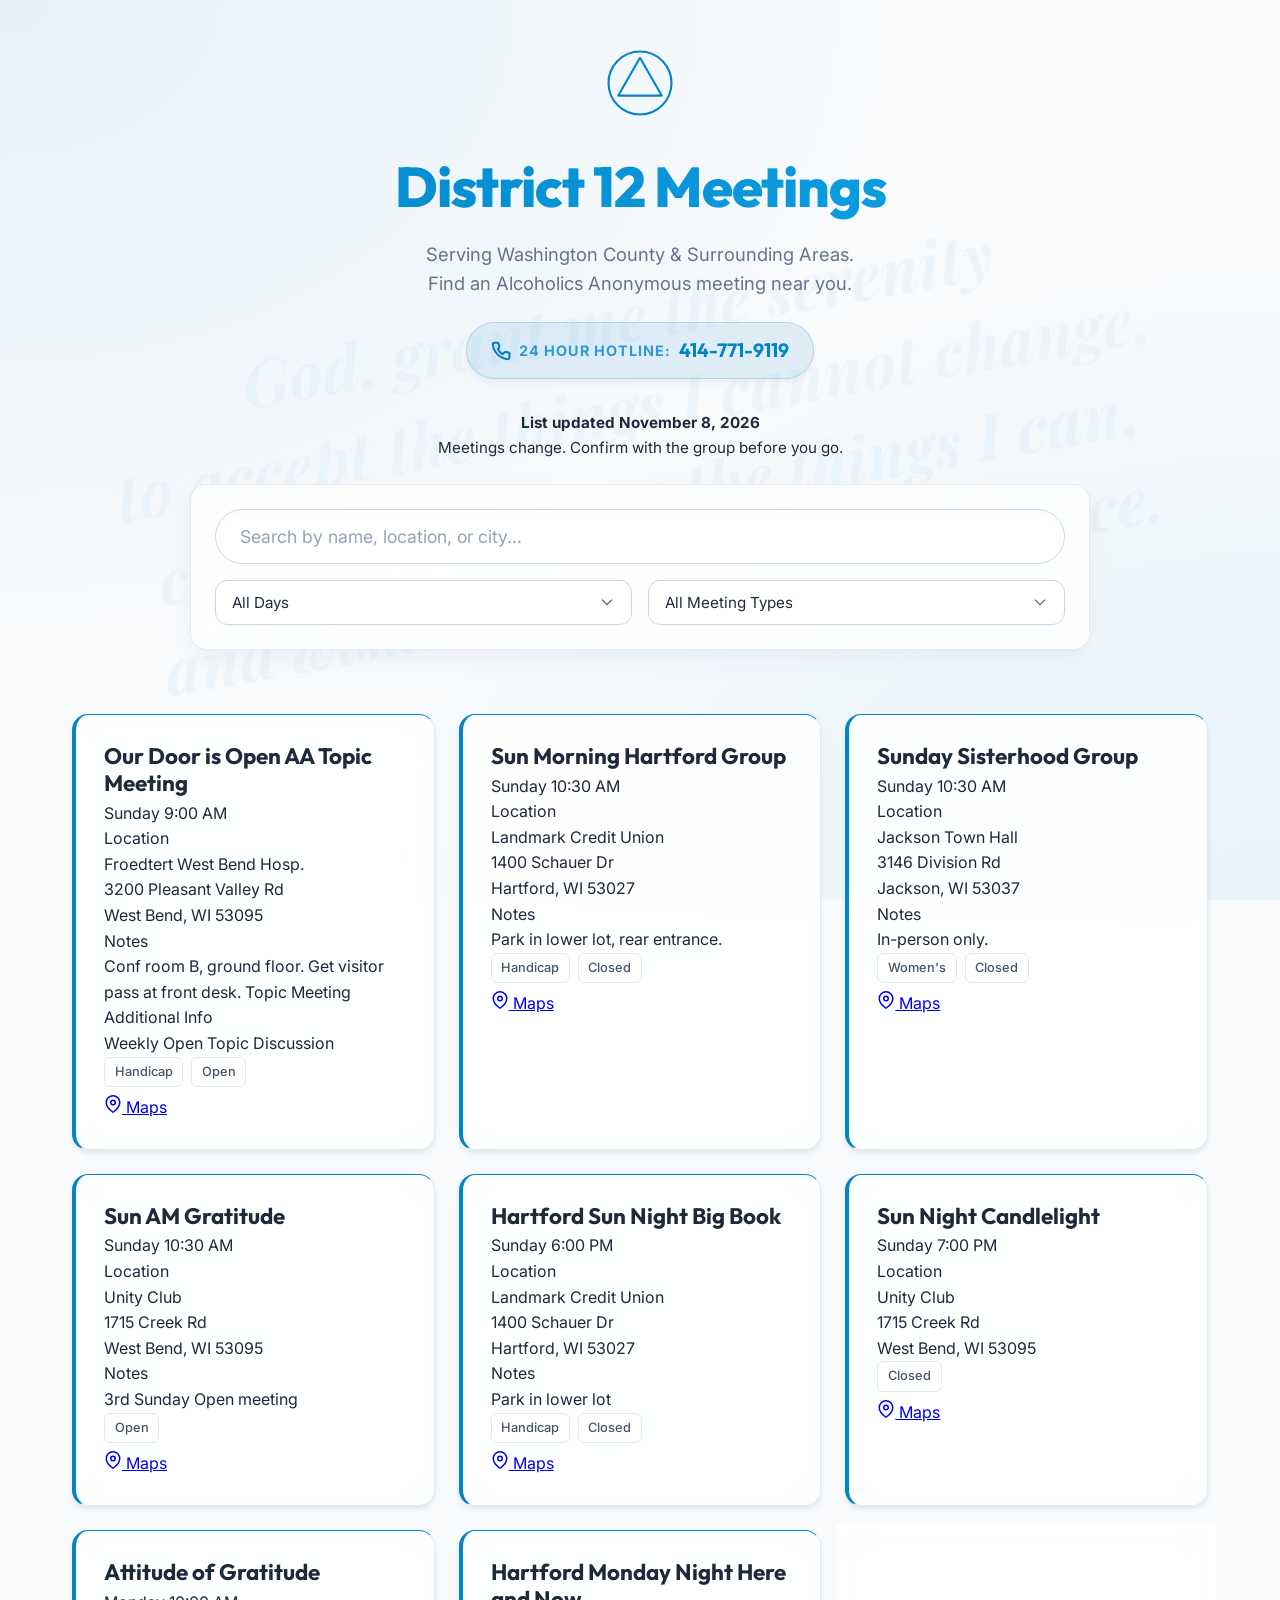
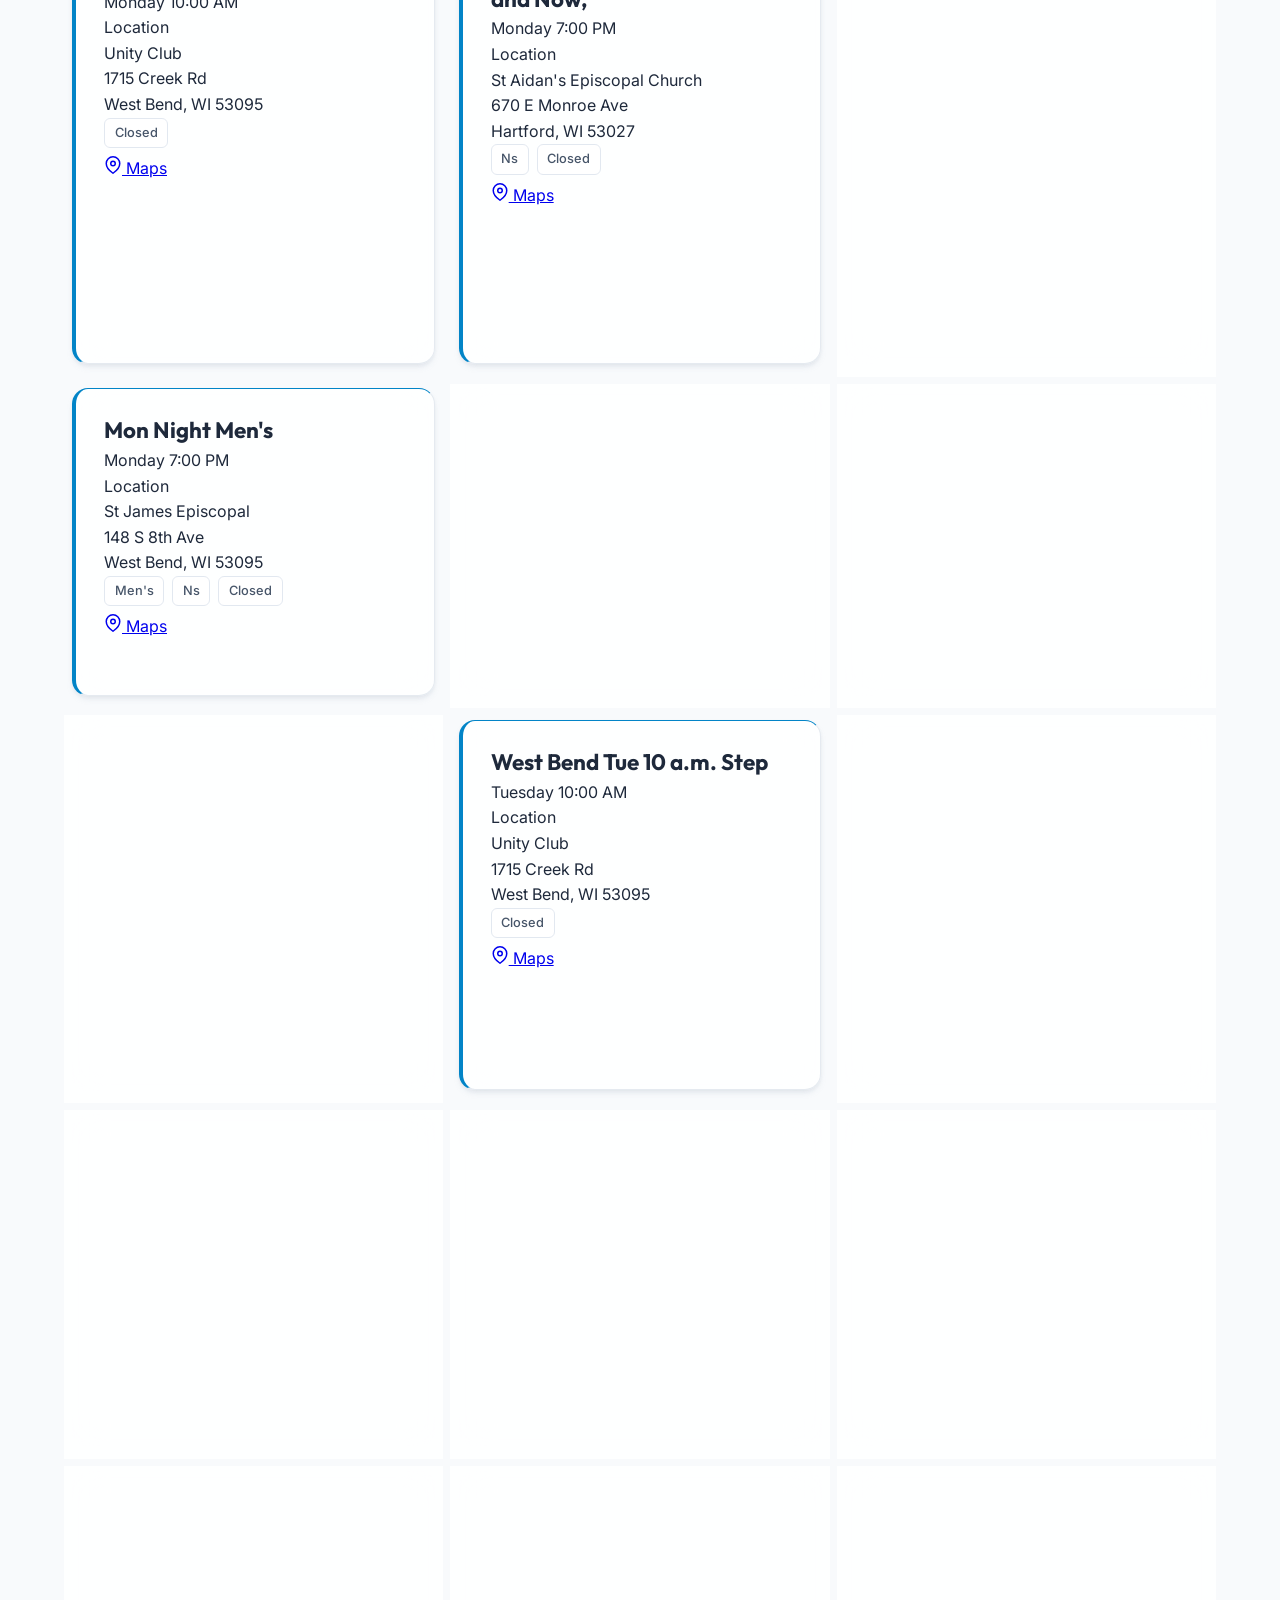
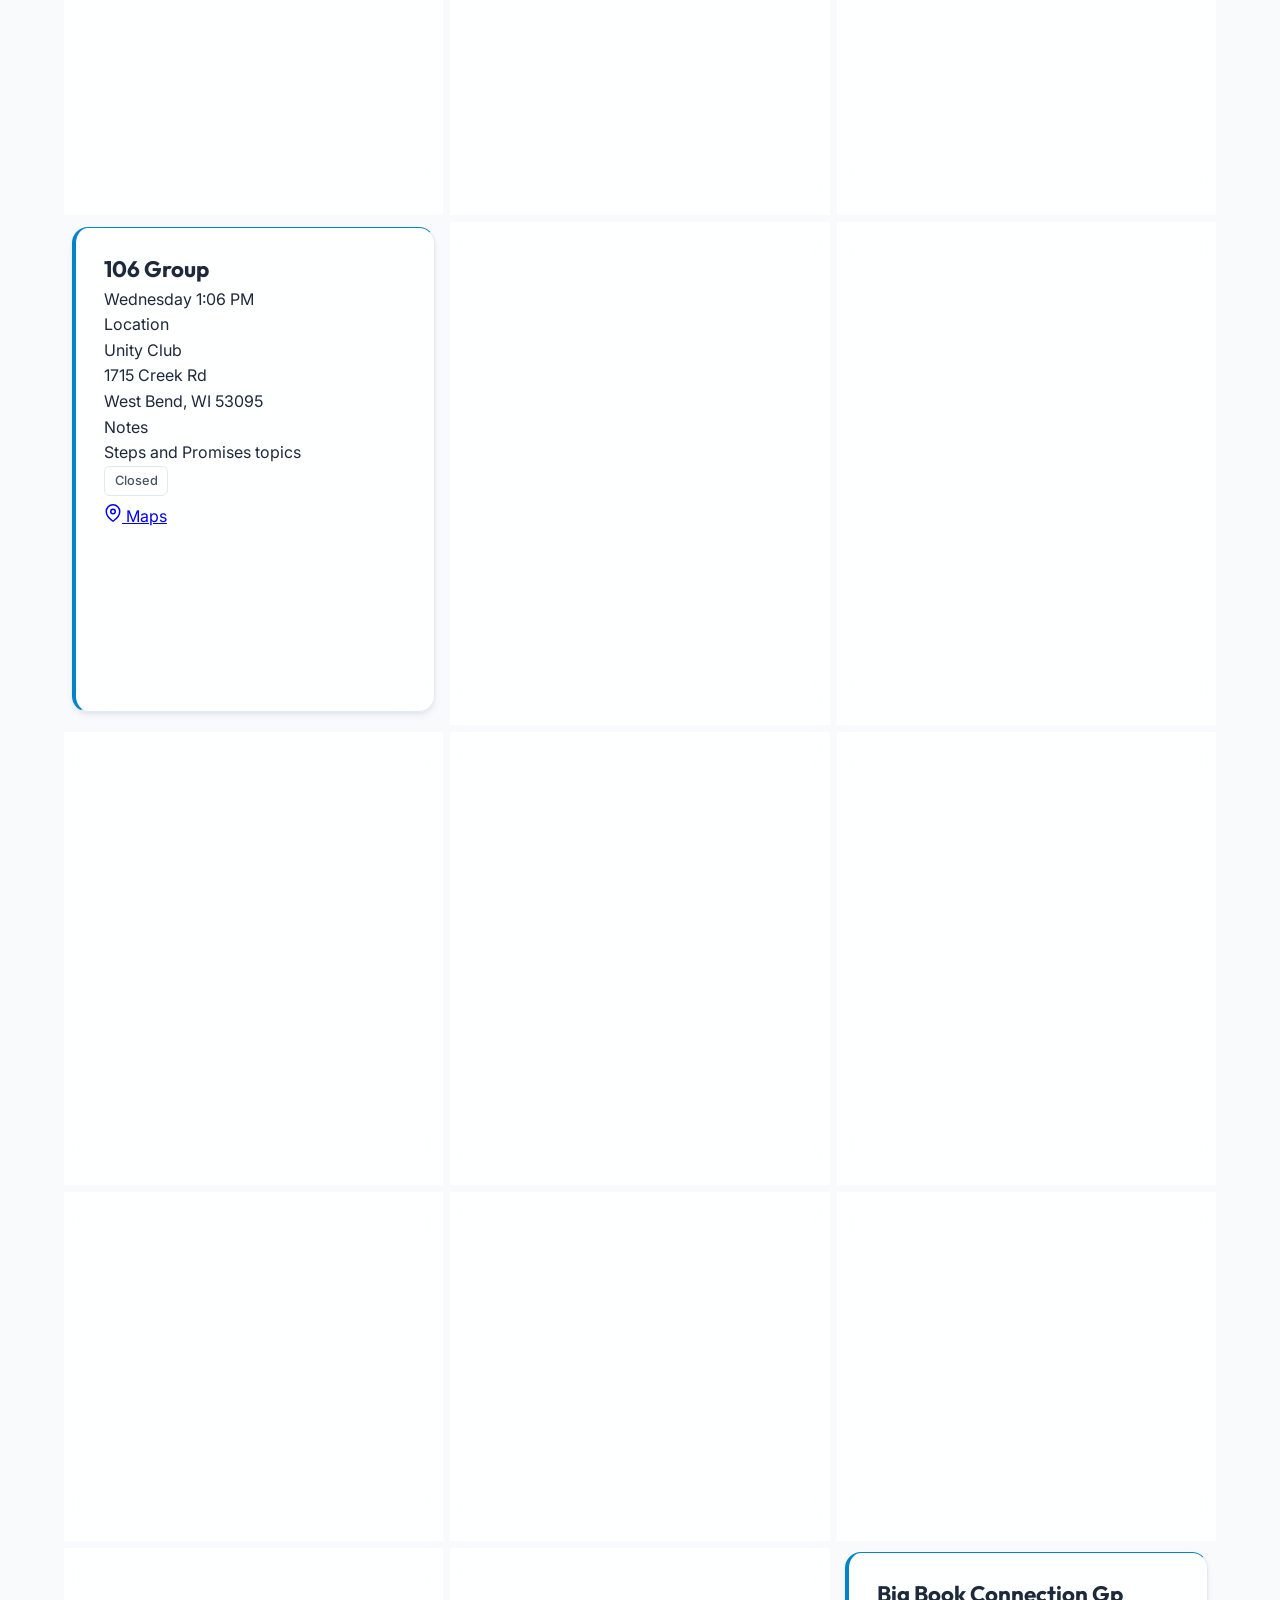
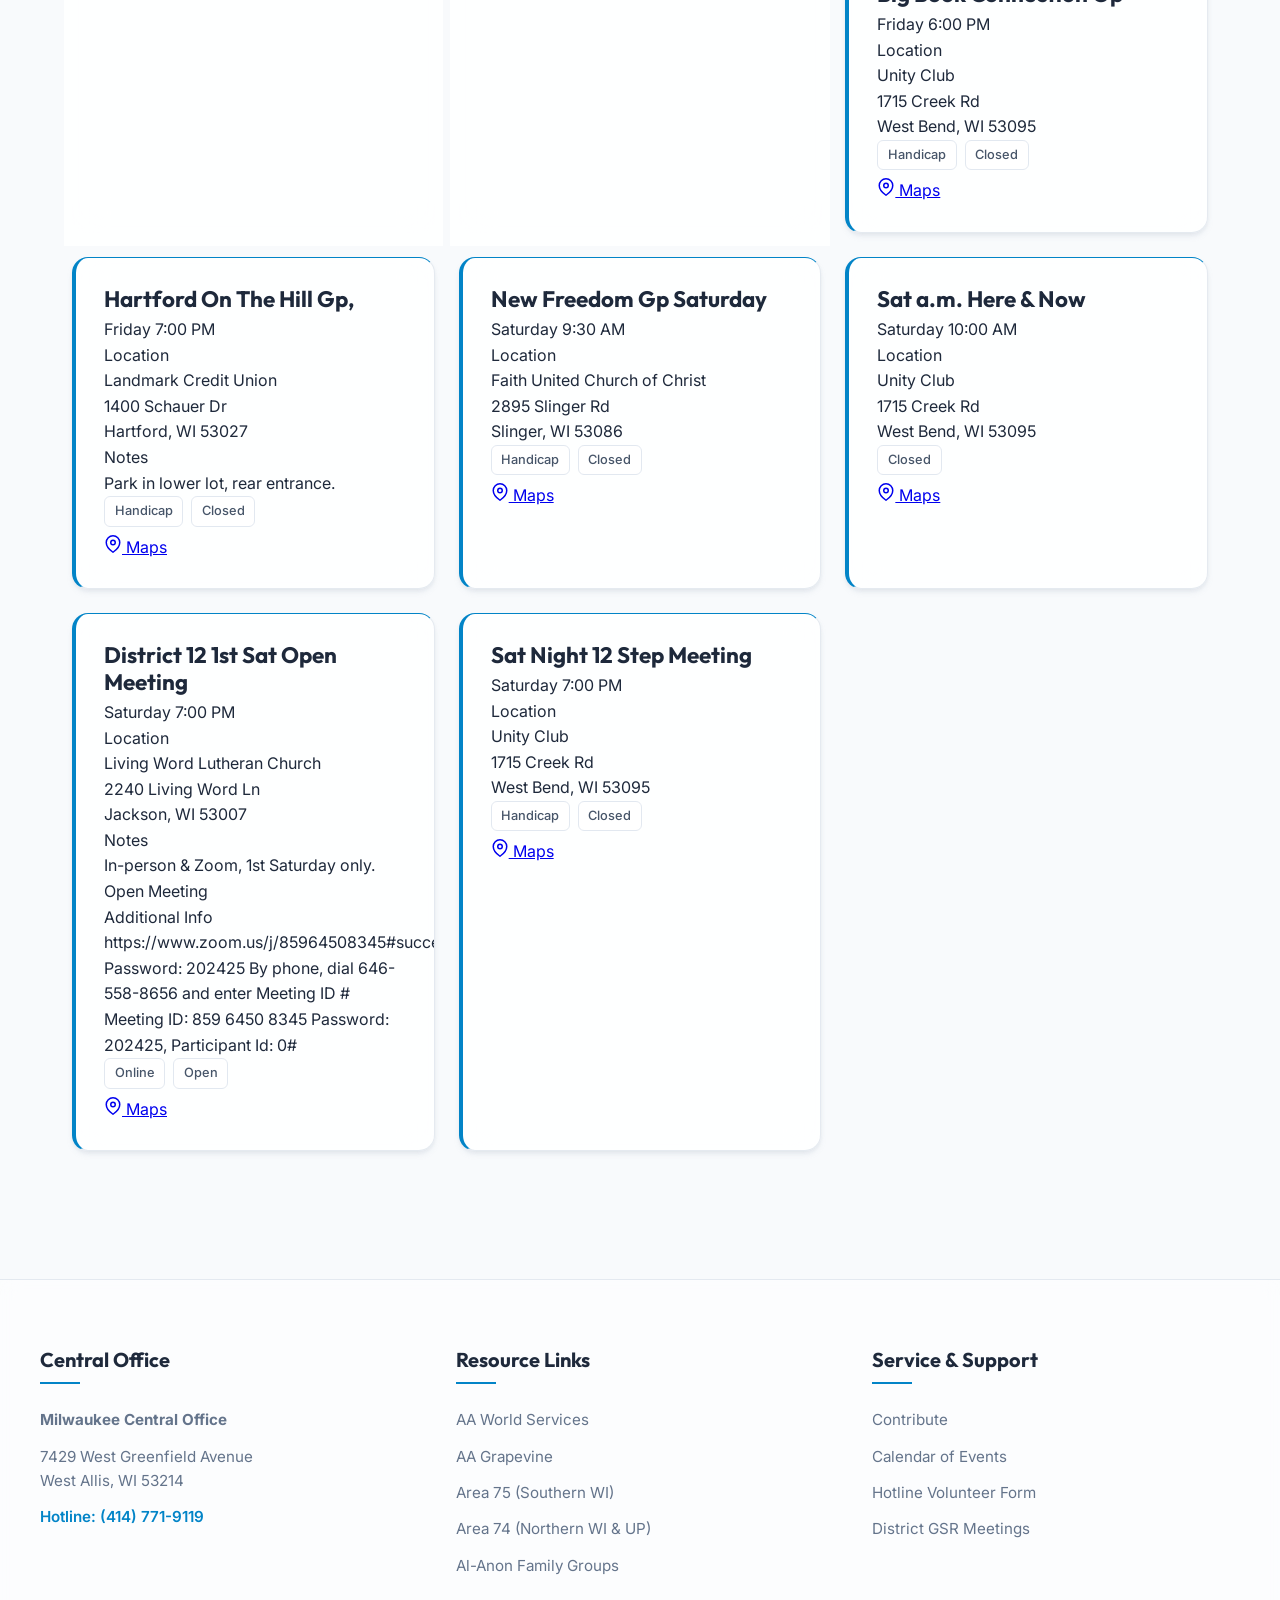
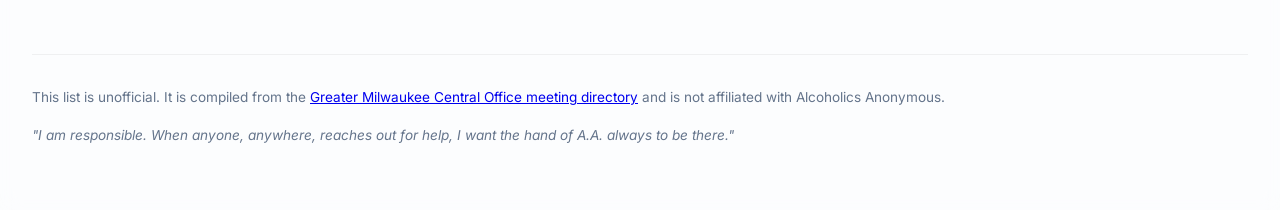
==== commit d7ea15b4: "chore(district12): weekly meetings update" ====
--- a/docs/district12.html
+++ b/docs/district12.html
@@ -440,7 +440,7 @@
         </div>
         
         <p class="list-note" style="text-align:center; margin: 0 auto 1.5rem; max-width: 40rem; font-size: 0.95rem;">
-            <strong><!-- UPDATED START -->List updated November 6, 2026<!-- UPDATED END --></strong><br>
+            <strong><!-- UPDATED START -->List updated November 8, 2026<!-- UPDATED END --></strong><br>
             Meetings change. Confirm with the group before you go.
         </p>
 
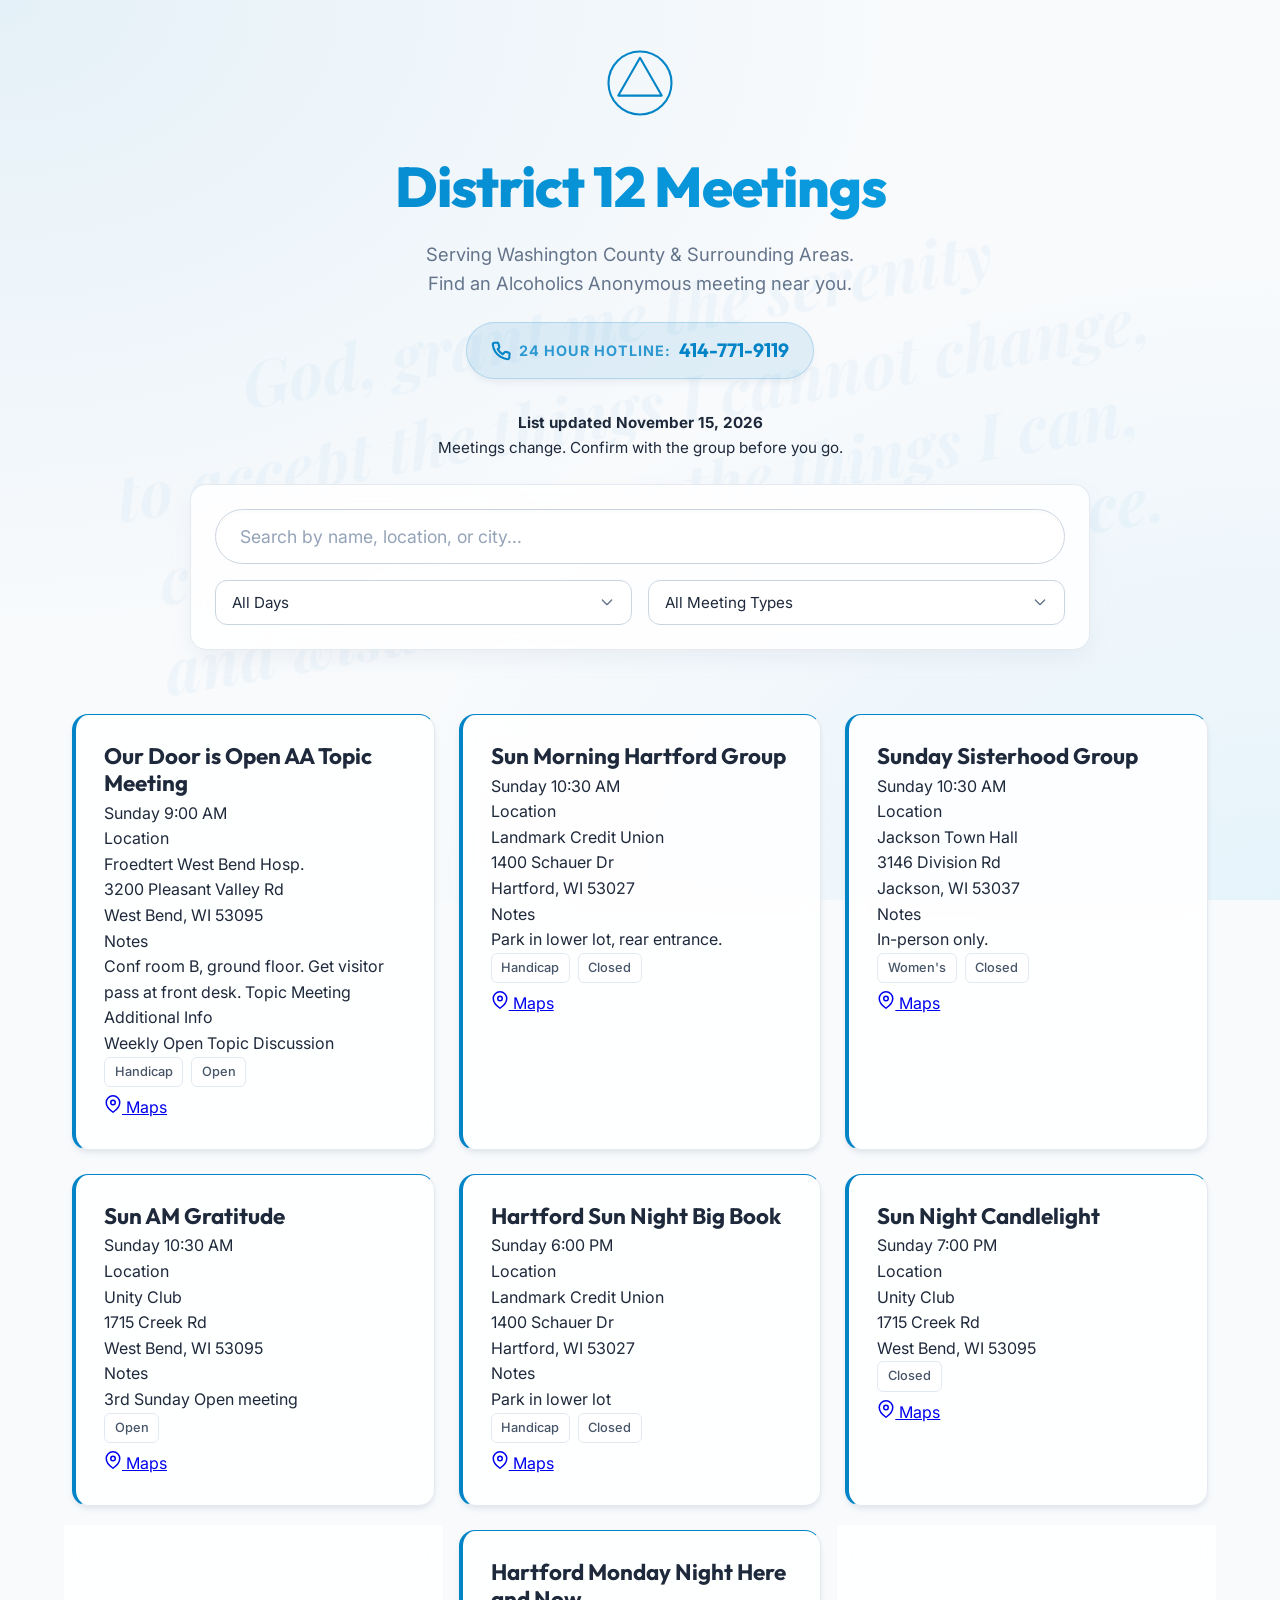
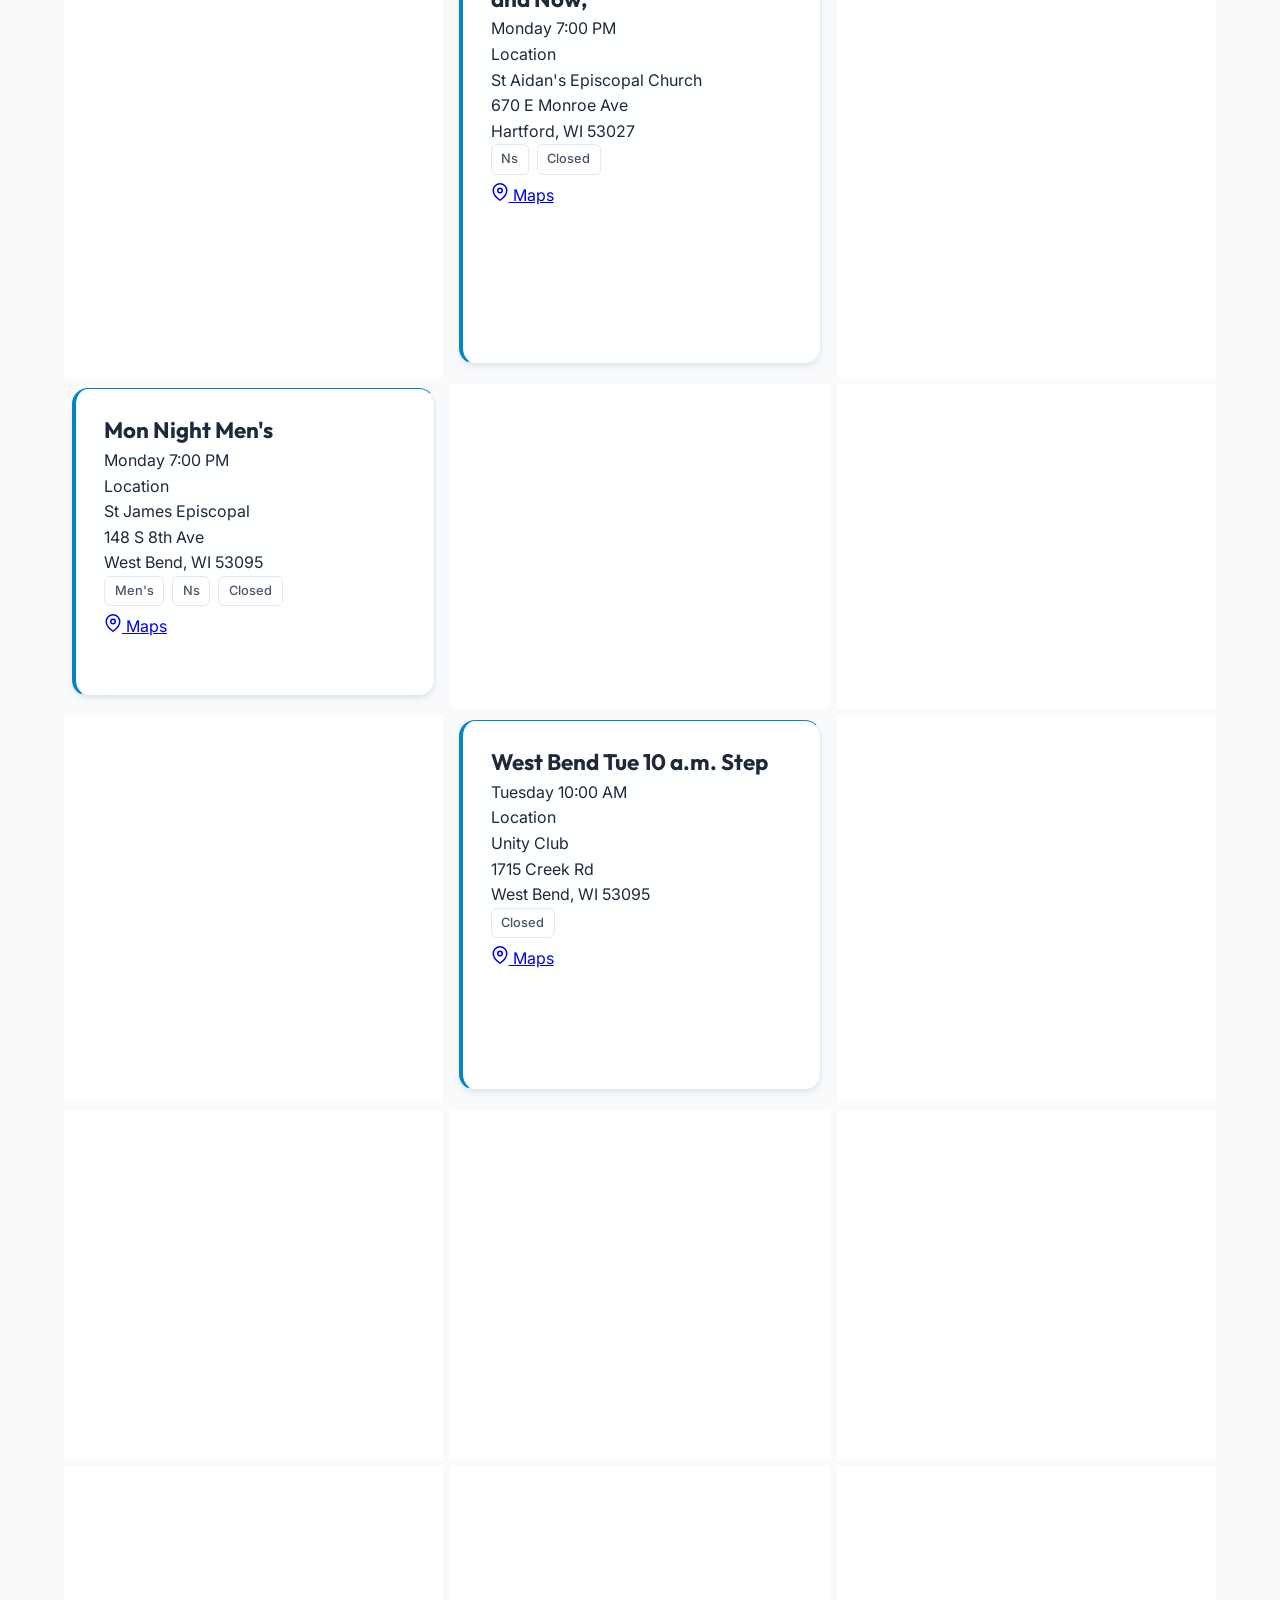
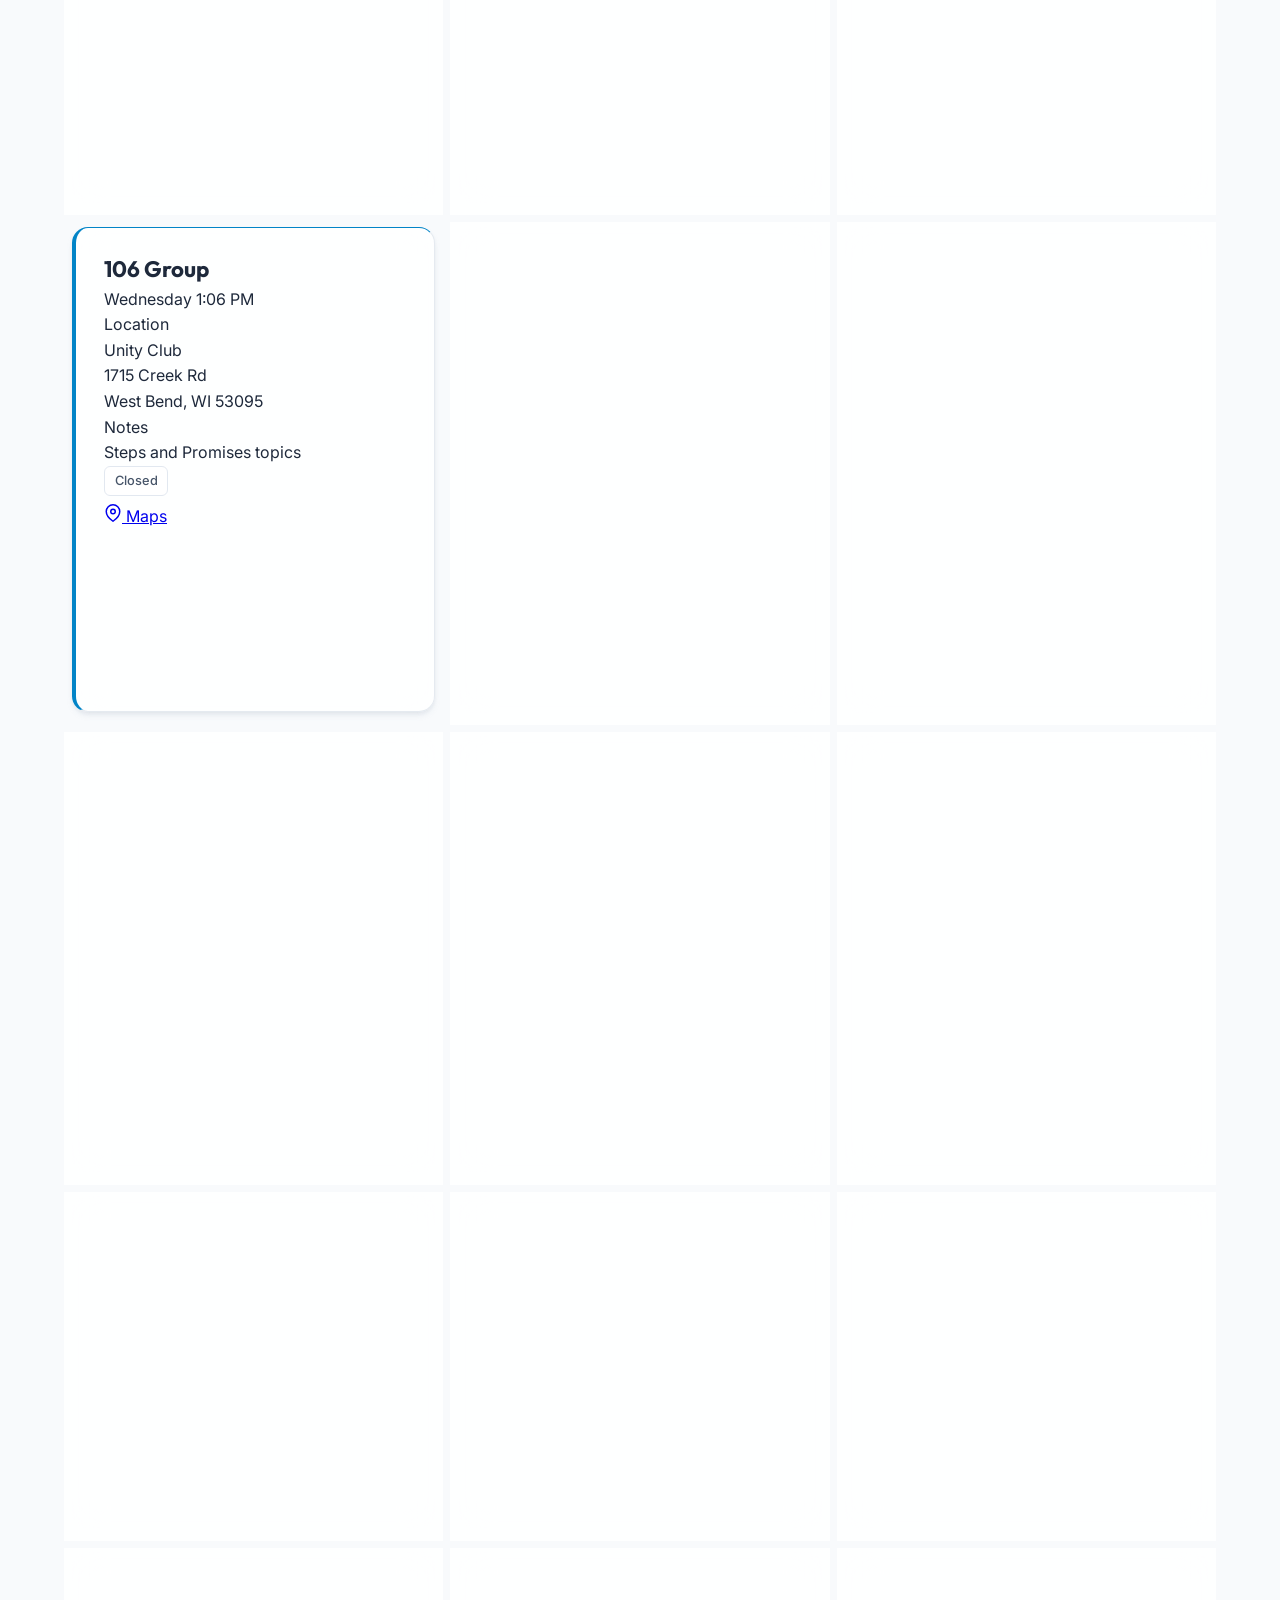
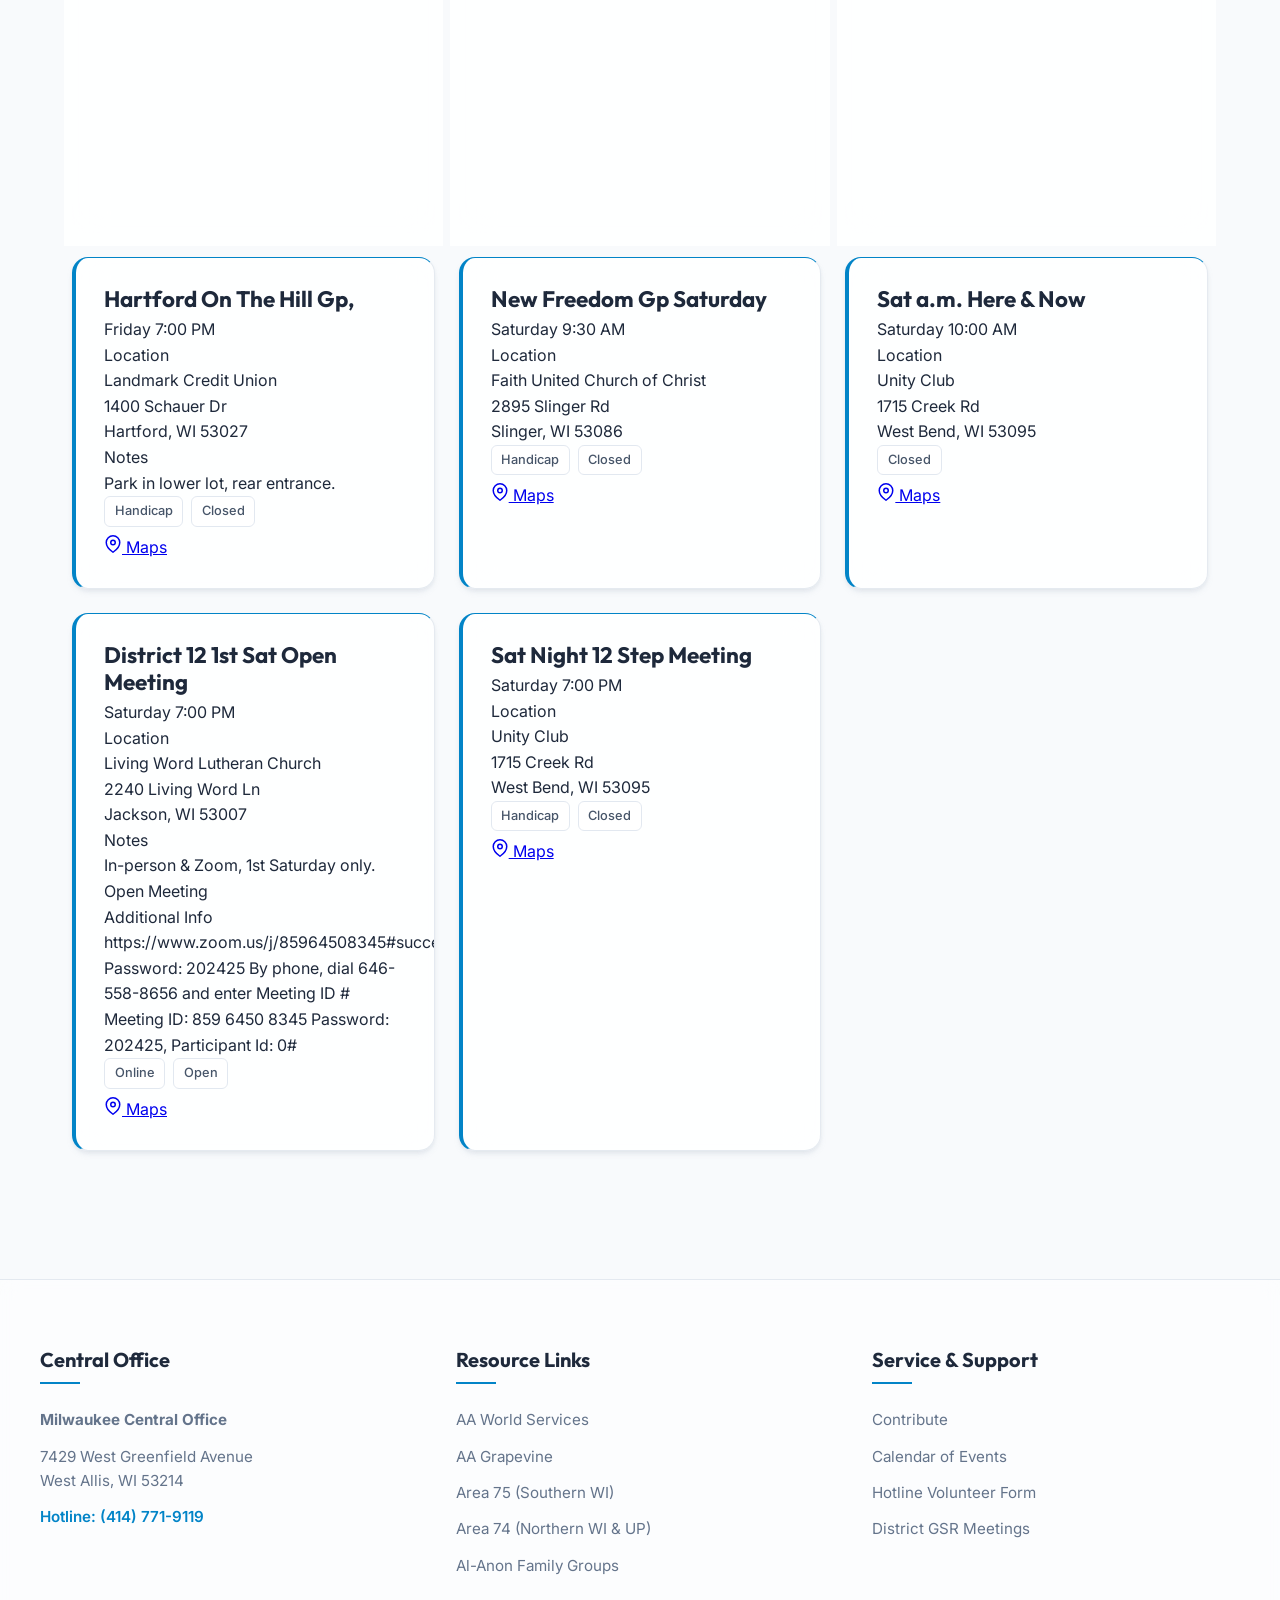
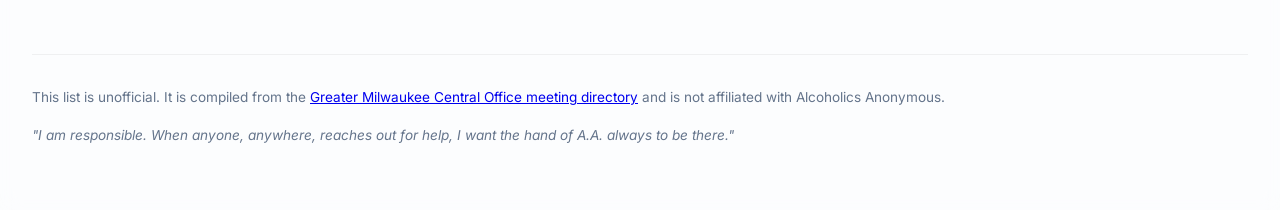
==== commit f48ff311: "chore(district12): weekly meetings update" ====
--- a/docs/district12.html
+++ b/docs/district12.html
@@ -440,7 +440,7 @@
         </div>
         
         <p class="list-note" style="text-align:center; margin: 0 auto 1.5rem; max-width: 40rem; font-size: 0.95rem;">
-            <strong><!-- UPDATED START -->List updated November 8, 2026<!-- UPDATED END --></strong><br>
+            <strong><!-- UPDATED START -->List updated November 15, 2026<!-- UPDATED END --></strong><br>
             Meetings change. Confirm with the group before you go.
         </p>
 
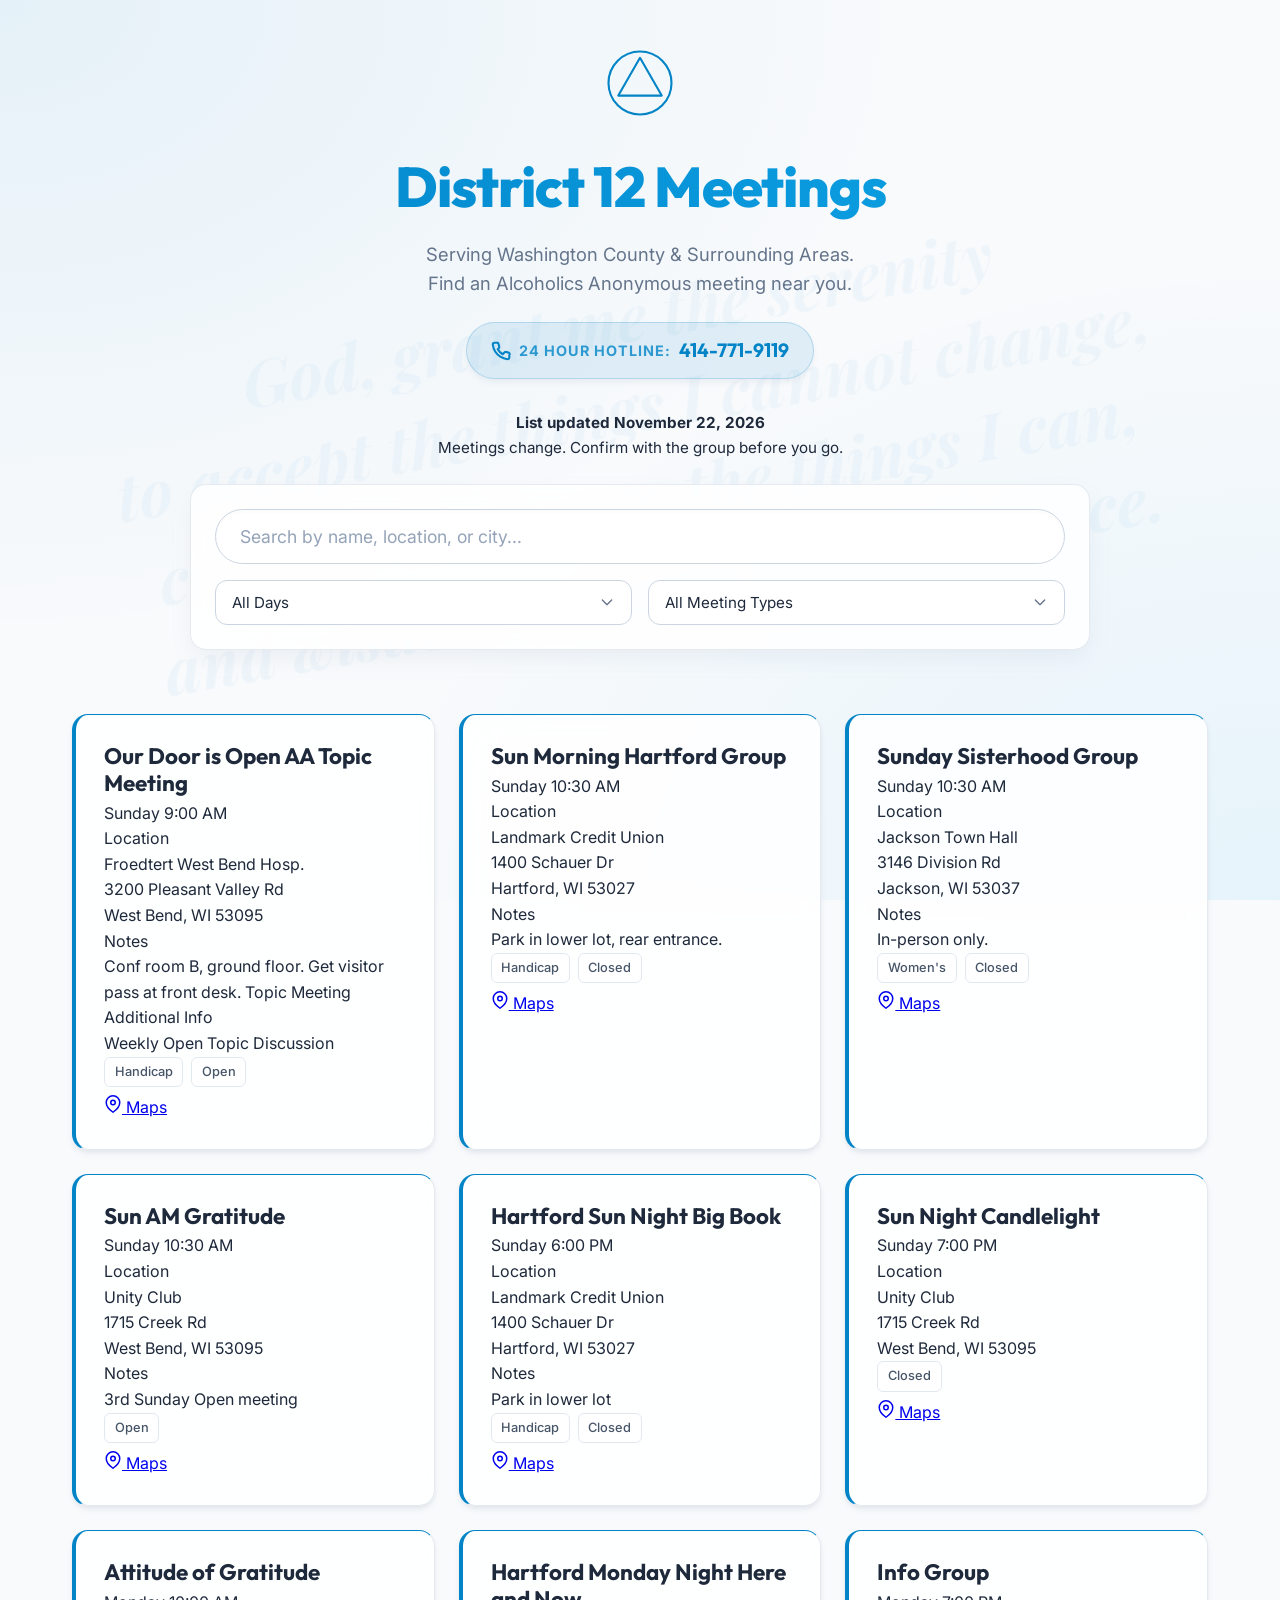
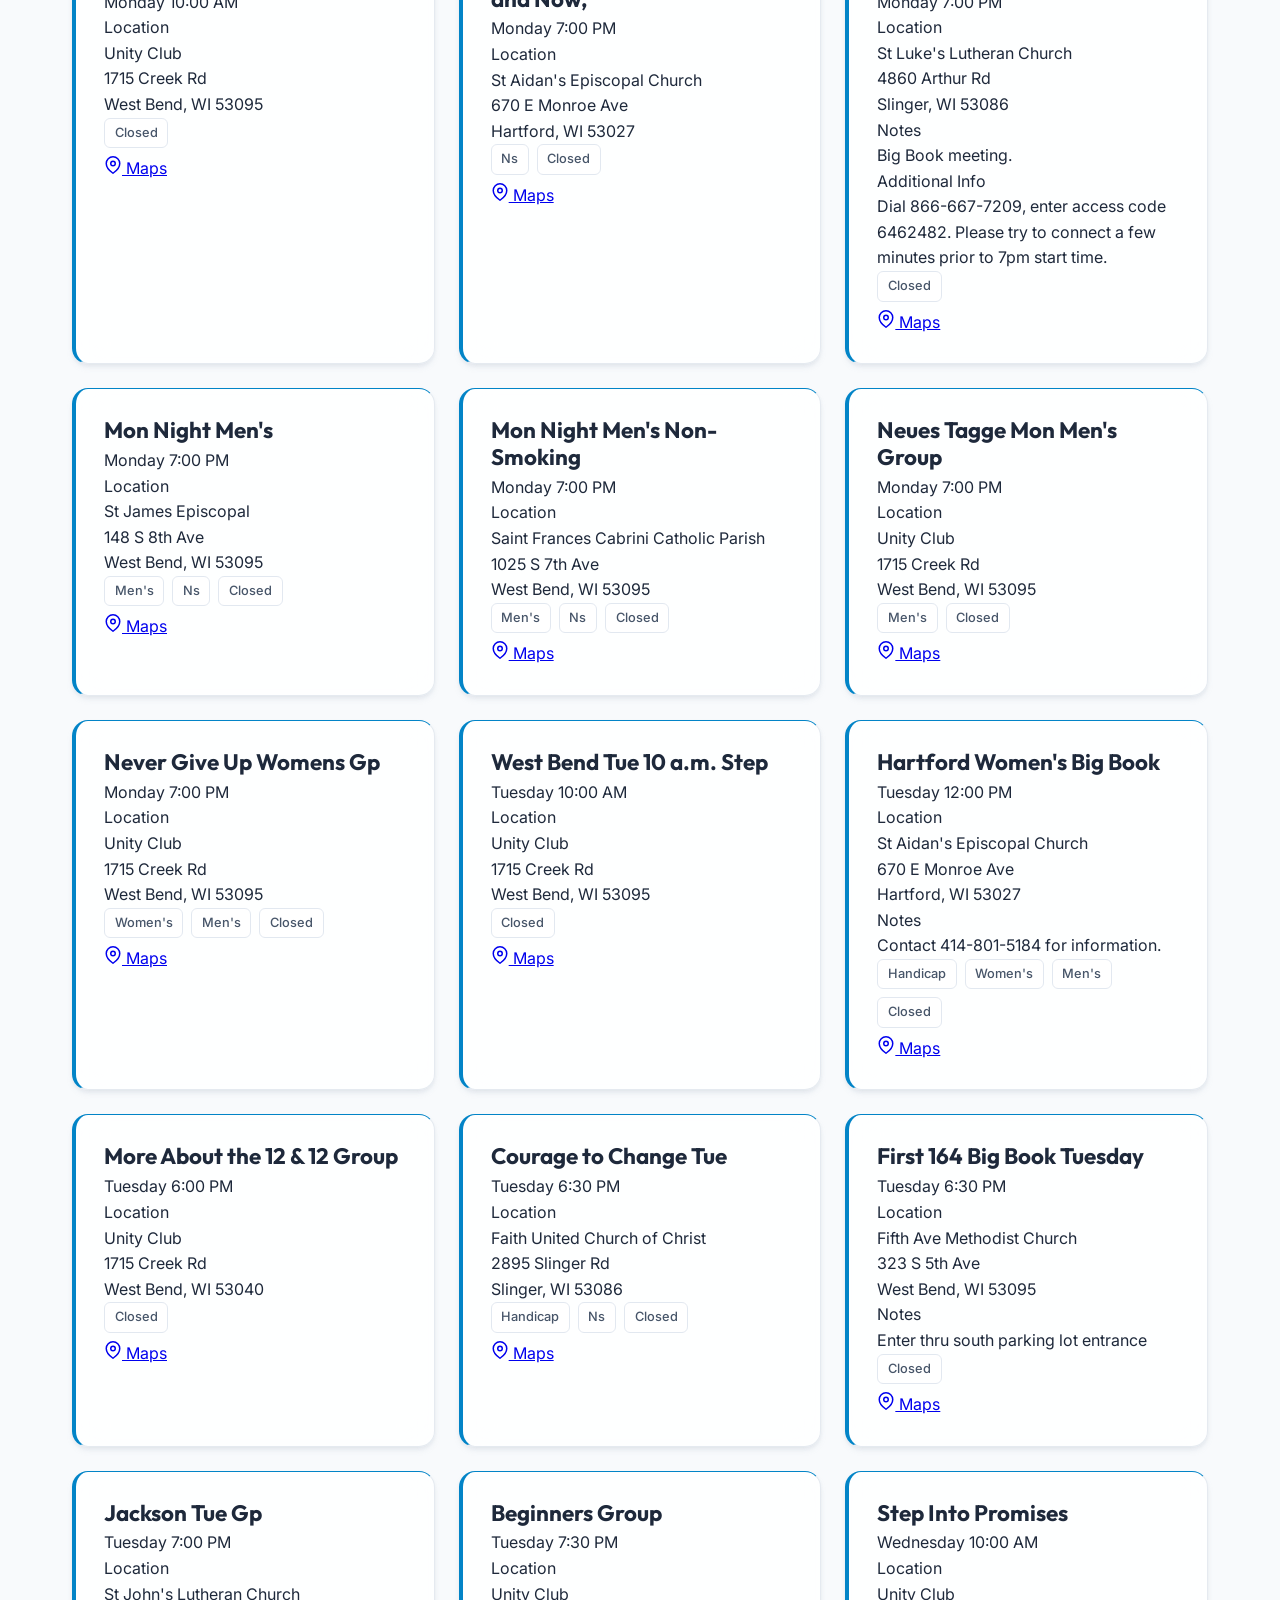
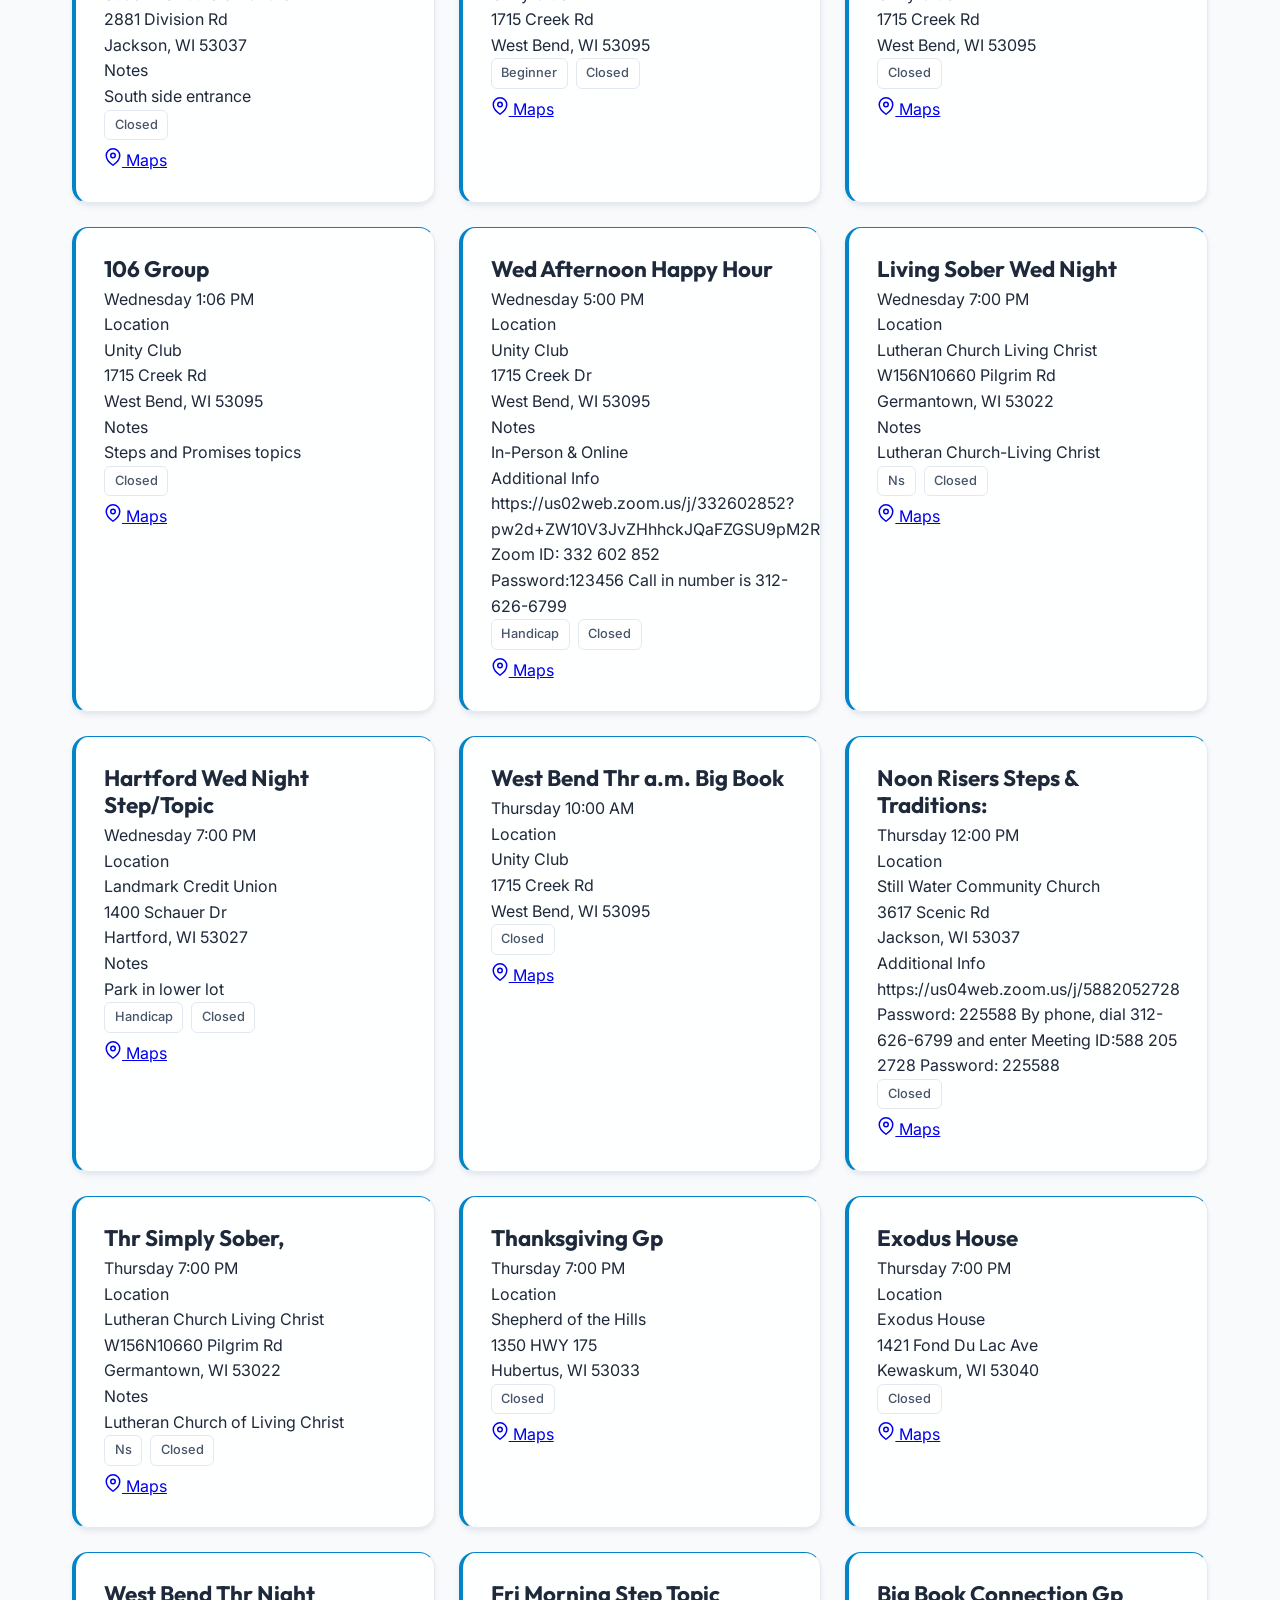
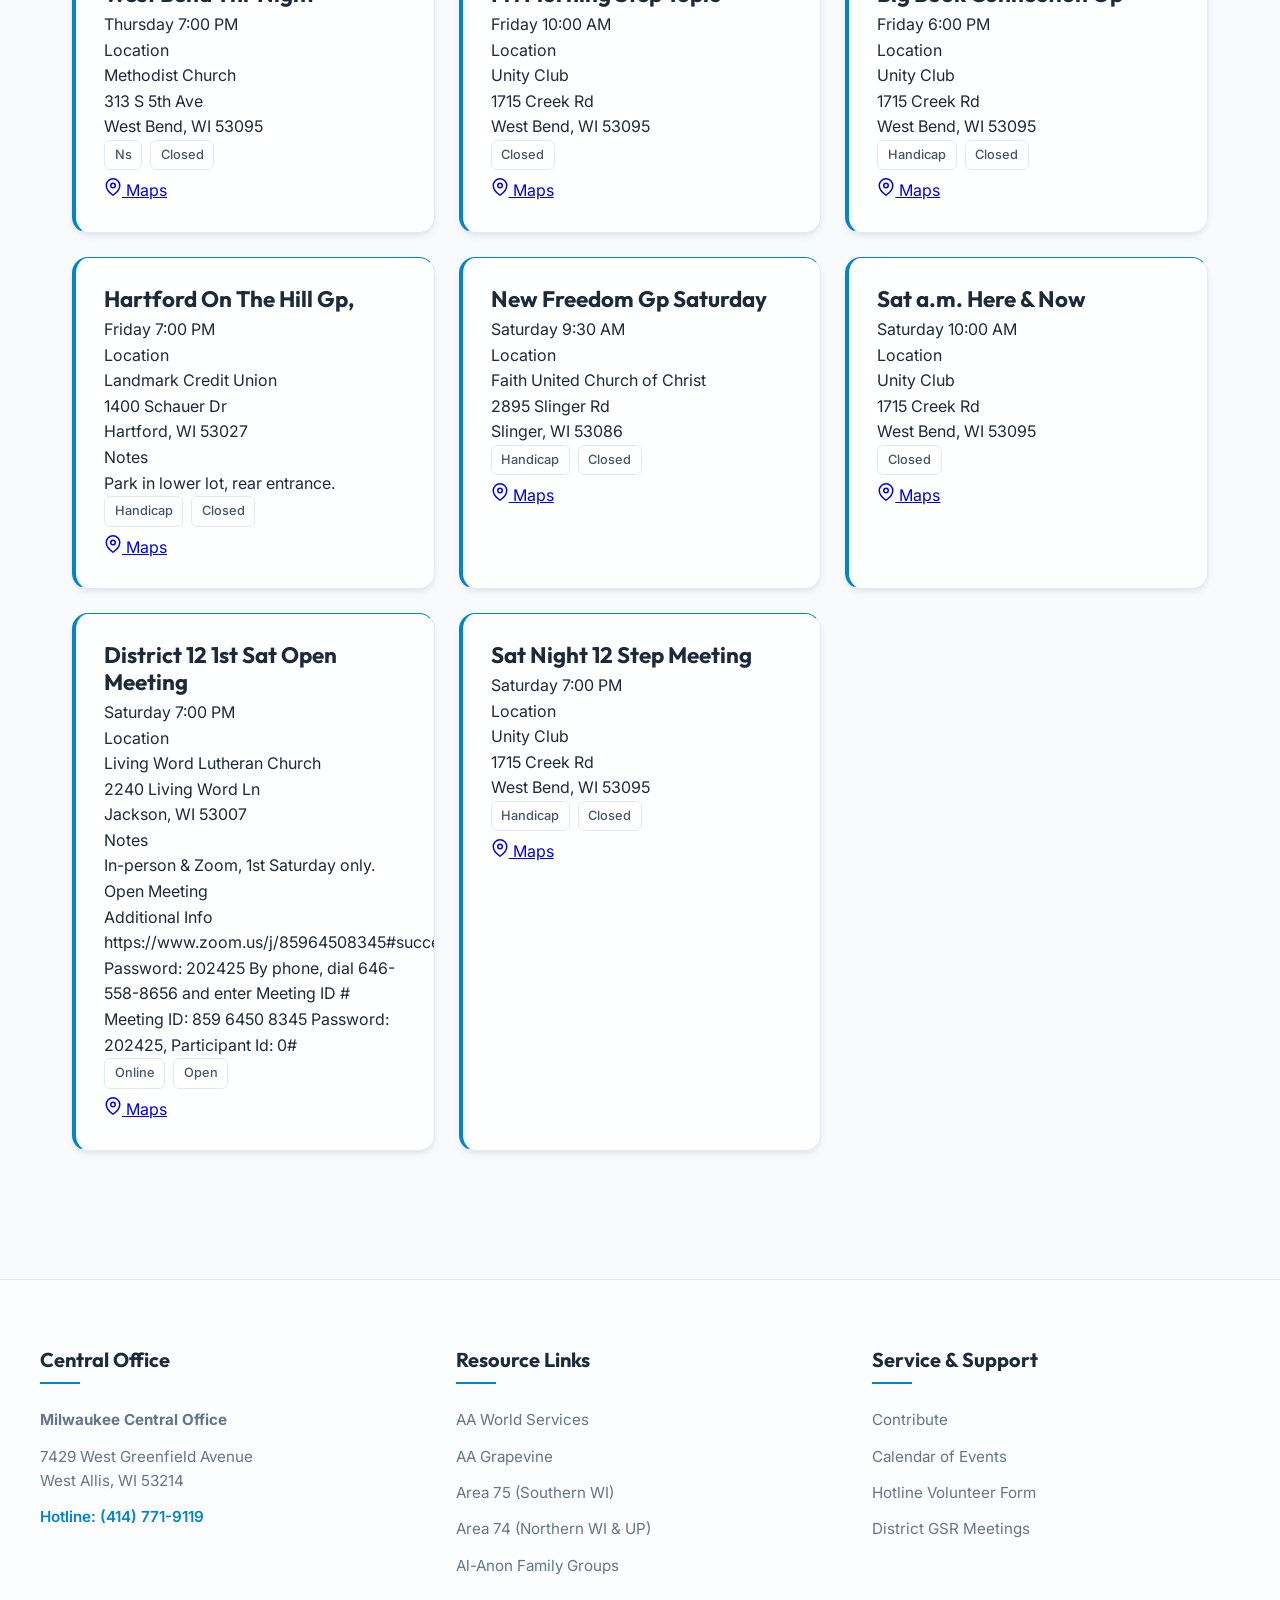
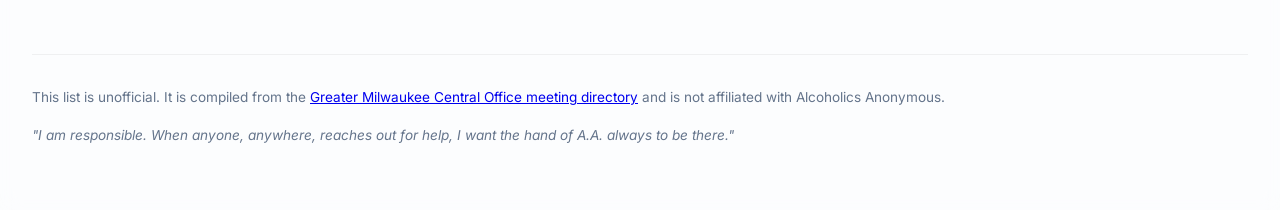
==== commit 781c2cab: "chore(district12): weekly meetings update" ====
--- a/docs/district12.html
+++ b/docs/district12.html
@@ -440,7 +440,7 @@
         </div>
         
         <p class="list-note" style="text-align:center; margin: 0 auto 1.5rem; max-width: 40rem; font-size: 0.95rem;">
-            <strong><!-- UPDATED START -->List updated November 15, 2026<!-- UPDATED END --></strong><br>
+            <strong><!-- UPDATED START -->List updated November 22, 2026<!-- UPDATED END --></strong><br>
             Meetings change. Confirm with the group before you go.
         </p>
 
